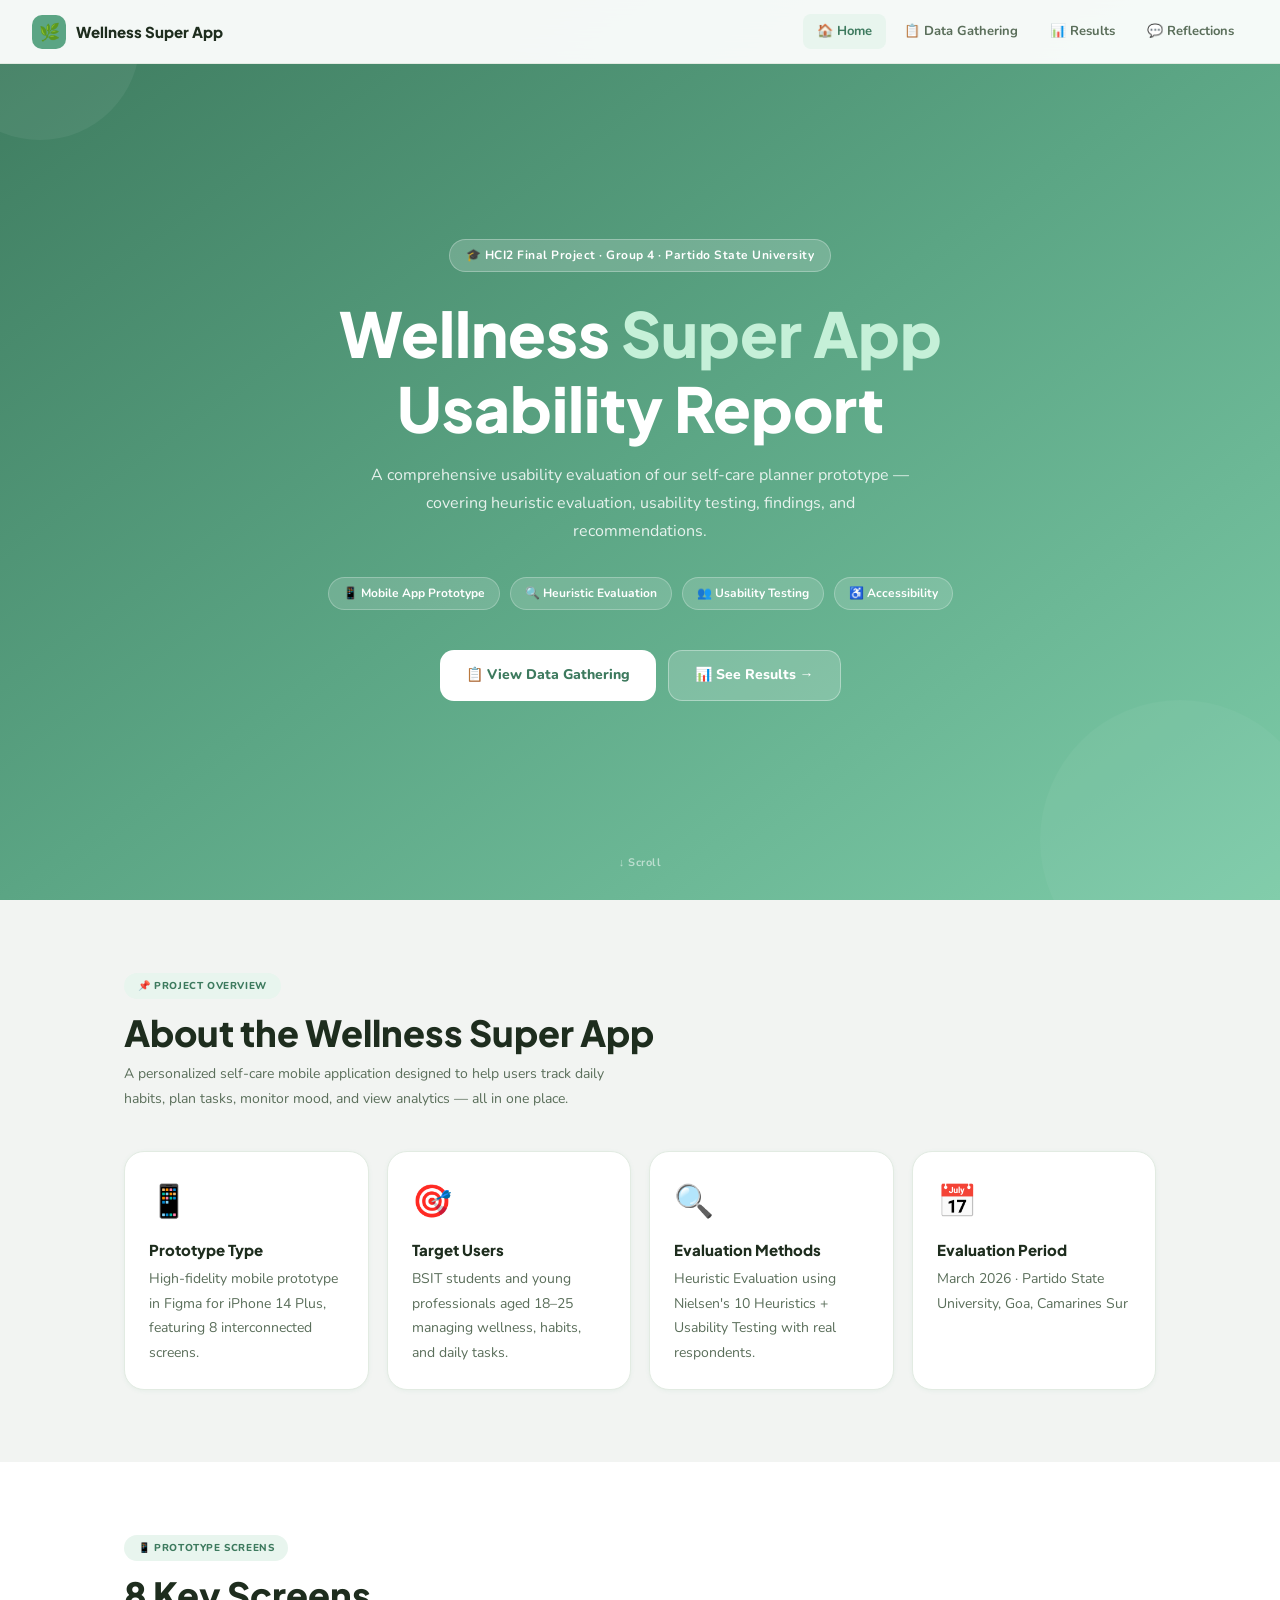
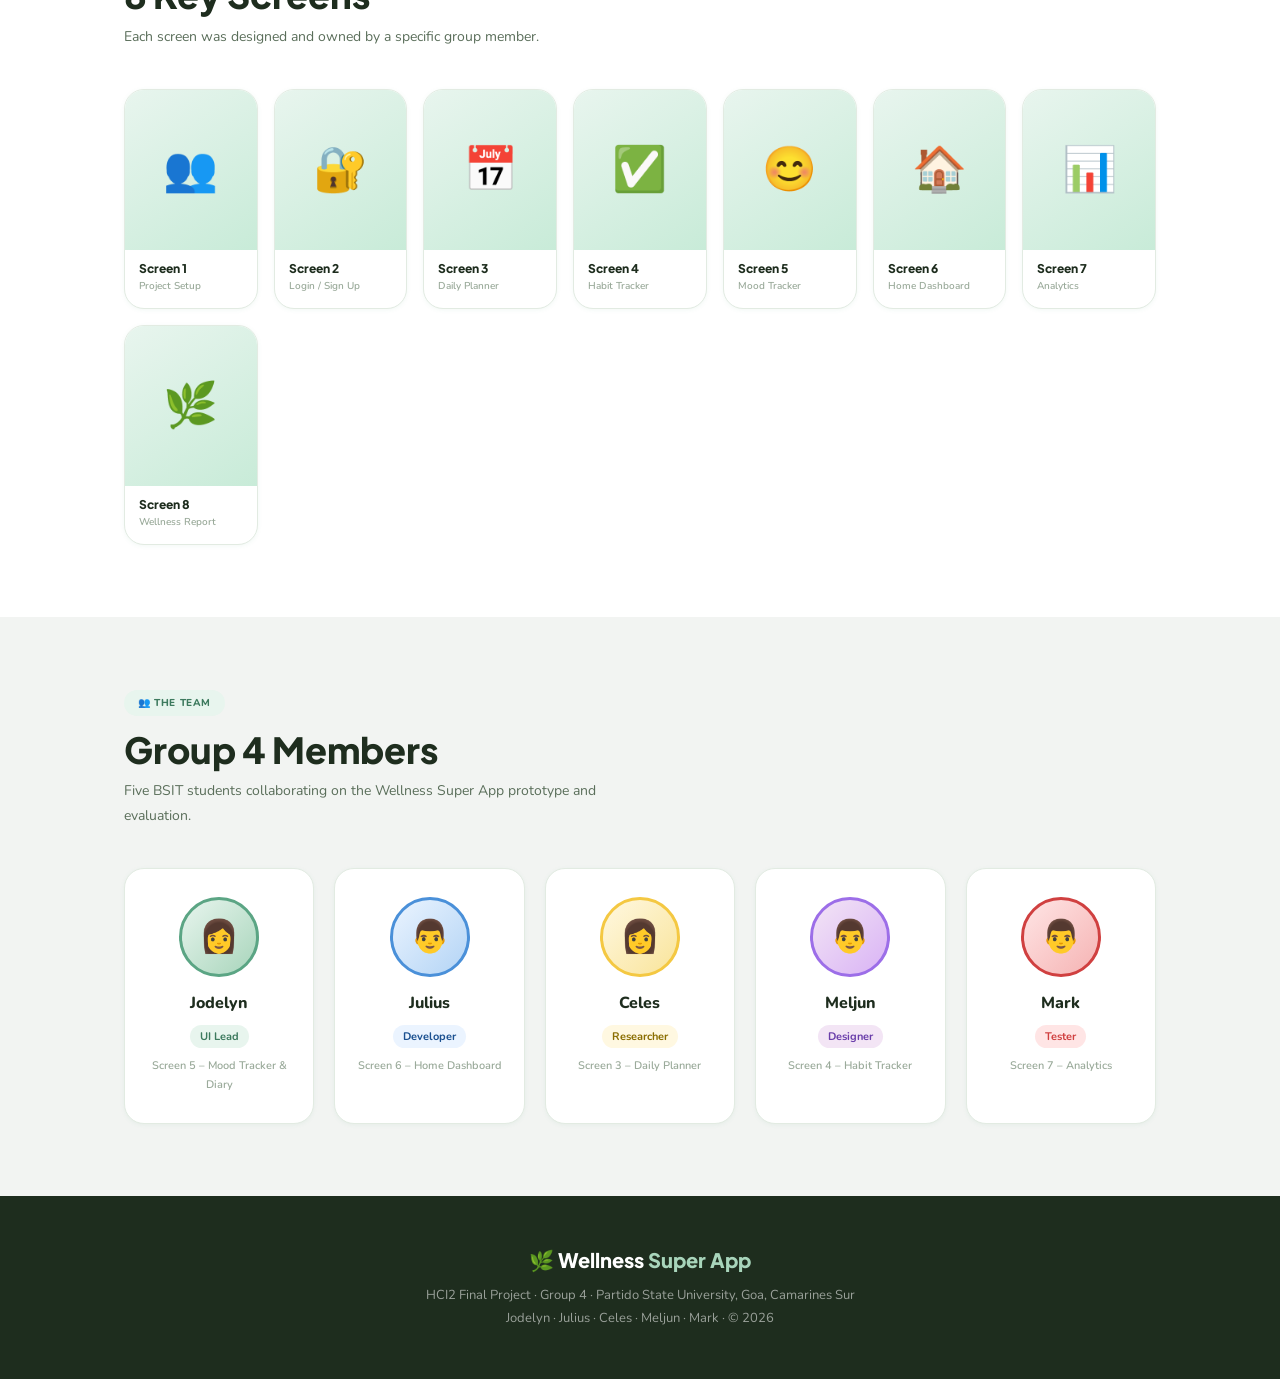
==== index.html @ 4b6fa6b5 "Initial project upload" ====
<!DOCTYPE html>
<html lang="en">
<head>
  <meta charset="UTF-8" />
  <meta name="viewport" content="width=device-width, initial-scale=1.0" />
  <title>Home – Wellness Super App</title>
  <!-- Shared styles -->
  <link rel="stylesheet" href="shared.css" />
  <!-- This page's own styles -->
  <link rel="stylesheet" href="home.css" />
</head>
<body>

  <!-- ═══════════════════════════════════
       NAVBAR
  ═══════════════════════════════════ -->
  <nav class="navbar">
    <a class="navbar__brand" href="index.html">
      <div class="navbar__brand-icon">🌿</div>
      Wellness Super App
    </a>
    <div class="navbar__links">
      <a href="index.html"        class="nav--active">🏠 Home</a>
      <a href="data.html"                            >📋 Data Gathering</a>
      <a href="results.html"                         >📊 Results</a>
      <a href="reflections.html"                     >💬 Reflections</a>
    </div>
    <button class="navbar__toggle" aria-label="Toggle menu">☰</button>
  </nav>


  <!-- ═══════════════════════════════════
       HERO
  ═══════════════════════════════════ -->
  <section class="hero">
    <div class="hero__inner">
      <div class="hero__badge fade-up">🎓 HCI2 Final Project · Group 4 · Partido State University</div>
      <h1 class="hero__title fade-up d1">Wellness <span>Super App</span><br>Usability Report</h1>
      <p class="hero__sub fade-up d2">A comprehensive usability evaluation of our self-care planner prototype — covering heuristic evaluation, usability testing, findings, and recommendations.</p>

      <div class="hero__chips fade-up d3">
        <span class="hero__chip">📱 Mobile App Prototype</span>
        <span class="hero__chip">🔍 Heuristic Evaluation</span>
        <span class="hero__chip">👥 Usability Testing</span>
        <span class="hero__chip">♿ Accessibility</span>
      </div>

      <div class="hero__ctas fade-up d4">
        <a href="data.html"    class="hero__btn hero__btn--primary">📋 View Data Gathering</a>
        <a href="results.html" class="hero__btn hero__btn--ghost"  >📊 See Results →</a>
      </div>
    </div>

    <div class="hero__scroll" aria-hidden="true">↓ Scroll</div>
  </section>


  <!-- ═══════════════════════════════════
       PROJECT OVERVIEW
  ═══════════════════════════════════ -->
  <section class="section">
    <div class="container">
      <span class="sec-badge">📌 Project Overview</span>
      <h2 class="sec-title">About the Wellness Super App</h2>
      <p class="sec-sub">A personalized self-care mobile application designed to help users track daily habits, plan tasks, monitor mood, and view analytics — all in one place.</p>

      <div class="overview-grid">

        <div class="overview-card animate-on-scroll">
          <div class="overview-card__icon">📱</div>
          <h4 class="overview-card__title">Prototype Type</h4>
          <p>High-fidelity mobile prototype in Figma for iPhone 14 Plus, featuring 8 interconnected screens.</p>
        </div>

        <div class="overview-card animate-on-scroll">
          <div class="overview-card__icon">🎯</div>
          <h4 class="overview-card__title">Target Users</h4>
          <p>BSIT students and young professionals aged 18–25 managing wellness, habits, and daily tasks.</p>
        </div>

        <div class="overview-card animate-on-scroll">
          <div class="overview-card__icon">🔍</div>
          <h4 class="overview-card__title">Evaluation Methods</h4>
          <p>Heuristic Evaluation using Nielsen's 10 Heuristics + Usability Testing with real respondents.</p>
        </div>

        <div class="overview-card animate-on-scroll">
          <div class="overview-card__icon">📅</div>
          <h4 class="overview-card__title">Evaluation Period</h4>
          <p>March 2026 · Partido State University, Goa, Camarines Sur</p>
        </div>

      </div>
    </div>
  </section>


  <!-- ═══════════════════════════════════
       PROTOTYPE SCREENS
  ═══════════════════════════════════ -->
  <section class="section section--gray">
    <div class="container">
      <span class="sec-badge">📱 Prototype Screens</span>
      <h2 class="sec-title">8 Key Screens</h2>
      <p class="sec-sub">Each screen was designed and owned by a specific group member.</p>

      <div class="screens-grid">
        <div class="screen-card"><div class="screen-card__thumb">👥</div><div class="screen-card__label"><h4>Screen 1</h4><p>Project Setup</p></div></div>
        <div class="screen-card"><div class="screen-card__thumb">🔐</div><div class="screen-card__label"><h4>Screen 2</h4><p>Login / Sign Up</p></div></div>
        <div class="screen-card"><div class="screen-card__thumb">📅</div><div class="screen-card__label"><h4>Screen 3</h4><p>Daily Planner</p></div></div>
        <div class="screen-card"><div class="screen-card__thumb">✅</div><div class="screen-card__label"><h4>Screen 4</h4><p>Habit Tracker</p></div></div>
        <div class="screen-card"><div class="screen-card__thumb">😊</div><div class="screen-card__label"><h4>Screen 5</h4><p>Mood Tracker</p></div></div>
        <div class="screen-card"><div class="screen-card__thumb">🏠</div><div class="screen-card__label"><h4>Screen 6</h4><p>Home Dashboard</p></div></div>
        <div class="screen-card"><div class="screen-card__thumb">📊</div><div class="screen-card__label"><h4>Screen 7</h4><p>Analytics</p></div></div>
        <div class="screen-card"><div class="screen-card__thumb">🌿</div><div class="screen-card__label"><h4>Screen 8</h4><p>Wellness Report</p></div></div>
      </div>
    </div>
  </section>


  <!-- ═══════════════════════════════════
       TEAM MEMBERS
  ═══════════════════════════════════ -->
  <section class="section">
    <div class="container">
      <span class="sec-badge">👥 The Team</span>
      <h2 class="sec-title">Group 4 Members</h2>
      <p class="sec-sub">Five BSIT students collaborating on the Wellness Super App prototype and evaluation.</p>

      <div class="team-grid">

        <div class="member-card animate-on-scroll">
          <div class="member-card__avatar">👩</div>
          <div class="member-card__name">Jodelyn</div>
          <span class="member-card__role">UI Lead</span>
          <p class="member-card__screen">Screen 5 – Mood Tracker & Diary</p>
        </div>

        <div class="member-card animate-on-scroll">
          <div class="member-card__avatar" style="background:linear-gradient(135deg,#EBF4FF,#b3d4f5);border-color:var(--blue);">👨</div>
          <div class="member-card__name">Julius</div>
          <span class="member-card__role" style="background:var(--blue-light);color:#1a5090;">Developer</span>
          <p class="member-card__screen">Screen 6 – Home Dashboard</p>
        </div>

        <div class="member-card animate-on-scroll">
          <div class="member-card__avatar" style="background:linear-gradient(135deg,var(--yellow-light),#f9e49a);border-color:var(--yellow);">👩</div>
          <div class="member-card__name">Celes</div>
          <span class="member-card__role" style="background:var(--yellow-light);color:#8a6d00;">Researcher</span>
          <p class="member-card__screen">Screen 3 – Daily Planner</p>
        </div>

        <div class="member-card animate-on-scroll">
          <div class="member-card__avatar" style="background:linear-gradient(135deg,var(--purple-light),#d9b3f5);border-color:var(--purple);">👨</div>
          <div class="member-card__name">Meljun</div>
          <span class="member-card__role" style="background:var(--purple-light);color:#6a3eaa;">Designer</span>
          <p class="member-card__screen">Screen 4 – Habit Tracker</p>
        </div>

        <div class="member-card animate-on-scroll">
          <div class="member-card__avatar" style="background:linear-gradient(135deg,var(--red-light),#f5b3b3);border-color:var(--red);">👨</div>
          <div class="member-card__name">Mark</div>
          <span class="member-card__role" style="background:var(--red-light);color:var(--red);">Tester</span>
          <p class="member-card__screen">Screen 7 – Analytics</p>
        </div>

      </div>
    </div>
  </section>


  <!-- ═══════════════════════════════════
       FOOTER
  ═══════════════════════════════════ -->
  <footer class="footer">
    <div class="footer__brand">🌿 Wellness <span>Super App</span></div>
    <p class="footer__text">HCI2 Final Project · Group 4 · Partido State University, Goa, Camarines Sur<br>Jodelyn · Julius · Celes · Meljun · Mark · © 2026</p>
  </footer>

  <!-- Shared JS -->
  <script src="js/shared.js"></script>
</body>
</html>
---- shared.css ----
/* ================================================
   shared.css
   Shared across ALL pages: tokens, reset, navbar, footer
   Every member imports this at the top of their page CSS
================================================ */

@import url('https://fonts.googleapis.com/css2?family=Plus+Jakarta+Sans:wght@400;600;700;800&family=Nunito:wght@400;600;700;800&display=swap');

/* ─── Design Tokens ─────────────────────────── */
:root {
  --green:        #5BA584;
  --green-dark:   #3d7a5e;
  --green-mid:    #A8D5BB;
  --green-light:  #E8F5EE;
  --yellow:       #F4C842;
  --yellow-light: #FFF8E1;
  --red:          #D04040;
  --red-light:    #FFE5E5;
  --blue:         #4A90D9;
  --blue-light:   #EBF4FF;
  --purple:       #9C6EE8;
  --purple-light: #F3E5F5;

  --bg:           #F2F4F2;
  --white:        #ffffff;
  --text:         #1e2d1e;
  --text-sub:     #5a6e5a;
  --text-muted:   #9aaa9a;
  --border:       #e2ebe2;

  --shadow-sm:    0 1px 4px rgba(91,165,132,0.08);
  --shadow-md:    0 4px 16px rgba(91,165,132,0.13);
  --shadow-lg:    0 12px 40px rgba(91,165,132,0.18);

  --r-sm:  8px;
  --r-md:  14px;
  --r-lg:  20px;
  --r-xl:  28px;

  --font-display: 'Plus Jakarta Sans', sans-serif;
  --font-body:    'Nunito', sans-serif;
}

/* ─── Reset ─────────────────────────────────── */
*, *::before, *::after { margin: 0; padding: 0; box-sizing: border-box; }
html { scroll-behavior: smooth; }
body { font-family: var(--font-body); background: var(--bg); color: var(--text); line-height: 1.6; -webkit-font-smoothing: antialiased; }
img  { max-width: 100%; display: block; }
a    { text-decoration: none; color: inherit; }
ul   { list-style: none; }
button { cursor: pointer; font-family: var(--font-body); }

/* ─── Typography ─────────────────────────────── */
h1, h2, h3, h4, h5 { font-family: var(--font-display); font-weight: 800; line-height: 1.2; color: var(--text); }
h1 { font-size: clamp(28px, 5vw, 52px); }
h2 { font-size: clamp(22px, 3.5vw, 36px); }
h3 { font-size: clamp(16px, 2vw, 22px); }
h4 { font-size: 16px; }
p  { font-size: 14px; color: var(--text-sub); line-height: 1.75; }

/* ─── Shared Animations ──────────────────────── */
@keyframes fadeUp   { from { opacity:0; transform:translateY(20px); } to { opacity:1; transform:translateY(0); } }
@keyframes bounceY  { 0%,100%{ transform:translateX(-50%) translateY(0); } 50%{ transform:translateX(-50%) translateY(8px); } }

.fade-up         { animation: fadeUp 0.4s ease both; }
.fade-up.d1      { animation-delay: 0.1s; }
.fade-up.d2      { animation-delay: 0.2s; }
.fade-up.d3      { animation-delay: 0.3s; }
.fade-up.d4      { animation-delay: 0.4s; }
.fade-up.d5      { animation-delay: 0.5s; }

/* ─── Shared Layout ──────────────────────────── */
.container { max-width: 1080px; margin: 0 auto; padding: 0 24px; }
.section   { padding: 72px 0; }
.section--tight { padding: 40px 0; }

/* ─── NAVBAR (shared) ────────────────────────── */
.navbar {
  position: fixed;
  top: 0; left: 0; right: 0;
  z-index: 9999;
  height: 64px;
  background: rgba(255,255,255,0.94);
  backdrop-filter: blur(16px);
  -webkit-backdrop-filter: blur(16px);
  border-bottom: 1px solid var(--border);
  display: flex;
  align-items: center;
  justify-content: space-between;
  padding: 0 32px;
}

.navbar__brand {
  display: flex;
  align-items: center;
  gap: 10px;
  font-family: var(--font-display);
  font-weight: 800;
  font-size: 15px;
  color: var(--text);
}

.navbar__brand-icon {
  width: 34px; height: 34px;
  background: var(--green);
  border-radius: 10px;
  display: flex; align-items: center; justify-content: center;
  font-size: 17px;
}

.navbar__links { display: flex; align-items: center; gap: 4px; }

.navbar__links a {
  padding: 7px 14px;
  border-radius: var(--r-sm);
  font-size: 13px;
  font-weight: 700;
  color: var(--text-sub);
  transition: background 0.15s, color 0.15s;
}

.navbar__links a:hover       { background: var(--green-light); color: var(--green-dark); }
.navbar__links a.nav--active { background: var(--green-light); color: var(--green-dark); }

.navbar__toggle {
  display: none;
  background: none;
  border: none;
  font-size: 22px;
  color: var(--text);
}

/* ─── FOOTER (shared) ────────────────────────── */
.footer {
  background: var(--text);
  color: rgba(255,255,255,0.65);
  padding: 48px 24px;
  text-align: center;
}

.footer__brand {
  font-family: var(--font-display);
  font-size: 20px;
  font-weight: 800;
  color: #fff;
  margin-bottom: 8px;
}

.footer__brand span { color: var(--green-mid); }
.footer__text { font-size: 13px; line-height: 1.8; color: rgba(255,255,255,0.55); }

/* ─── Shared Utility Components ─────────────── */

/* Badge */
.badge {
  display: inline-block;
  border-radius: 40px;
  padding: 3px 10px;
  font-size: 10px;
  font-weight: 800;
  letter-spacing: 0.3px;
}
.badge--green  { background: var(--green-light);  color: var(--green-dark); }
.badge--yellow { background: var(--yellow-light); color: #8a6d00; }
.badge--red    { background: var(--red-light);    color: var(--red); }
.badge--blue   { background: var(--blue-light);   color: #1a5090; }

/* Section header block */
.sec-badge {
  display: inline-flex;
  align-items: center;
  gap: 6px;
  background: var(--green-light);
  border-radius: 40px;
  padding: 5px 14px;
  font-size: 10px;
  font-weight: 800;
  color: var(--green-dark);
  letter-spacing: 0.6px;
  text-transform: uppercase;
  margin-bottom: 12px;
}

.sec-title { margin-bottom: 8px; }

.sec-sub {
  font-size: 14px;
  color: var(--text-sub);
  max-width: 520px;
  margin-bottom: 40px;
}

/* Card */
.card {
  background: var(--white);
  border-radius: var(--r-lg);
  border: 1px solid var(--border);
  box-shadow: var(--shadow-sm);
  padding: 24px;
  transition: box-shadow 0.25s, transform 0.25s;
}
.card:hover { box-shadow: var(--shadow-md); transform: translateY(-2px); }

/* Divider */
.divider { height: 1px; background: var(--border); margin: 48px 0; }

/* Sub-page hero bar (non-home pages) */
.page-hero-bar {
  background: linear-gradient(135deg, var(--green-dark), var(--green));
  padding: 100px 24px 56px;
  text-align: center;
}

.page-hero-bar__badge {
  display: inline-flex;
  align-items: center;
  gap: 6px;
  background: rgba(255,255,255,0.18);
  border: 1px solid rgba(255,255,255,0.28);
  border-radius: 40px;
  padding: 5px 14px;
  font-size: 11px;
  font-weight: 700;
  color: #fff;
  letter-spacing: 0.5px;
  text-transform: uppercase;
  margin-bottom: 12px;
}

.page-hero-bar__title { color: #fff; margin-bottom: 8px; }
.page-hero-bar__sub   { font-size: 14px; color: rgba(255,255,255,0.8); max-width: 480px; margin: 0 auto; }

/* Tabs */
.tabs__nav { display: flex; gap: 8px; margin-bottom: 28px; flex-wrap: wrap; }

.tabs__btn {
  padding: 8px 18px;
  border-radius: var(--r-sm);
  border: 1.5px solid var(--border);
  background: var(--white);
  font-size: 13px;
  font-weight: 700;
  color: var(--text-sub);
  transition: all 0.15s;
}

.tabs__btn:hover         { border-color: var(--green); color: var(--green); }
.tabs__btn.tab--active   { background: var(--green); border-color: var(--green); color: #fff; }

.tabs__panel             { display: none; }
.tabs__panel.tab--active { display: block; }

/* Table */
.table-wrap { overflow-x: auto; }
.table { width: 100%; border-collapse: collapse; font-size: 13px; }
.table th {
  padding: 10px 14px;
  text-align: left;
  font-size: 11px; font-weight: 800;
  color: var(--green-dark);
  background: var(--green-light);
  text-transform: uppercase;
  letter-spacing: 0.4px;
}
.table th:first-child { border-radius: 8px 0 0 8px; }
.table th:last-child  { border-radius: 0 8px 8px 0; }
.table td { padding: 12px 14px; border-bottom: 1px solid var(--border); color: var(--text-sub); }
.table tr:last-child td { border-bottom: none; }
.table tr:hover td { background: var(--bg); }

/* ─── Responsive ─────────────────────────────── */
@media (max-width: 768px) {
  .navbar { padding: 0 16px; }
  .navbar__links {
    display: none;
    position: fixed;
    top: 64px; left: 0; right: 0;
    background: var(--white);
    border-bottom: 1px solid var(--border);
    padding: 12px 16px;
    flex-direction: column;
    gap: 4px;
    z-index: 9998;
  }
  .navbar__links.nav--open { display: flex; }
  .navbar__toggle { display: block; }
  .container { padding: 0 16px; }
  .section { padding: 48px 0; }
}
---- home.css ----
/* ================================================
   home.css
   Styles ONLY for index.html (Home page)
   Owner: [assign member name here]
================================================ */

/* ─── Hero ───────────────────────────────────── */
.hero {
  min-height: 100vh;
  background: linear-gradient(145deg, #3d7a5e 0%, #5BA584 50%, #7dcba8 100%);
  display: flex;
  align-items: center;
  justify-content: center;
  text-align: center;
  padding: 100px 24px 60px;
  position: relative;
  overflow: hidden;
}

/* Decorative blobs */
.hero::before,
.hero::after {
  content: '';
  position: absolute;
  border-radius: 50%;
  pointer-events: none;
}
.hero::before { top: -60px; left: -60px; width: 200px; height: 200px; background: rgba(255,255,255,0.06); }
.hero::after  { bottom: -80px; right: -40px; width: 280px; height: 280px; background: rgba(255,255,255,0.04); }

.hero__inner { position: relative; z-index: 1; max-width: 680px; }

.hero__badge {
  display: inline-flex;
  align-items: center;
  gap: 7px;
  background: rgba(255,255,255,0.18);
  border: 1px solid rgba(255,255,255,0.28);
  border-radius: 40px;
  padding: 6px 16px;
  font-size: 12px;
  font-weight: 700;
  color: #fff;
  letter-spacing: 0.5px;
  margin-bottom: 24px;
}

.hero__title {
  font-size: clamp(32px, 6vw, 62px);
  color: #fff;
  margin-bottom: 16px;
}
.hero__title span { color: #c5f0d8; }

.hero__sub {
  font-size: 16px;
  color: rgba(255,255,255,0.85);
  max-width: 540px;
  margin: 0 auto 32px;
}

.hero__chips {
  display: flex;
  gap: 10px;
  flex-wrap: wrap;
  justify-content: center;
  margin-bottom: 40px;
}

.hero__chip {
  background: rgba(255,255,255,0.15);
  border: 1px solid rgba(255,255,255,0.25);
  border-radius: 40px;
  padding: 6px 14px;
  font-size: 12px;
  font-weight: 700;
  color: #fff;
}

.hero__ctas {
  display: flex;
  gap: 12px;
  flex-wrap: wrap;
  justify-content: center;
}

.hero__btn {
  display: inline-flex;
  align-items: center;
  gap: 8px;
  padding: 13px 26px;
  border-radius: 14px;
  font-size: 14px;
  font-weight: 800;
  transition: all 0.2s;
}

.hero__btn--primary {
  background: #fff;
  color: var(--green-dark);
}
.hero__btn--primary:hover { background: #f0faf5; transform: translateY(-2px); }

.hero__btn--ghost {
  background: rgba(255,255,255,0.18);
  color: #fff;
  border: 1.5px solid rgba(255,255,255,0.35);
}
.hero__btn--ghost:hover { background: rgba(255,255,255,0.28); transform: translateY(-2px); }

.hero__scroll {
  position: absolute;
  bottom: 28px;
  left: 50%;
  transform: translateX(-50%);
  color: rgba(255,255,255,0.55);
  font-size: 11px;
  font-weight: 700;
  letter-spacing: 0.5px;
  animation: bounceY 2s infinite;
}

/* ─── Overview Grid ──────────────────────────── */
.overview-grid {
  display: grid;
  grid-template-columns: repeat(auto-fit, minmax(220px, 1fr));
  gap: 18px;
}

.overview-card {
  background: var(--white);
  border-radius: var(--r-lg);
  border: 1px solid var(--border);
  padding: 24px;
  box-shadow: var(--shadow-sm);
  transition: all 0.25s;
}
.overview-card:hover { box-shadow: var(--shadow-md); transform: translateY(-3px); }

.overview-card__icon  { font-size: 32px; margin-bottom: 14px; }
.overview-card__title { font-size: 15px; margin-bottom: 8px; }

/* ─── Section gray bg ────────────────────────── */
.section--gray { background: var(--white); }

/* ─── Screens Grid ───────────────────────────── */
.screens-grid {
  display: grid;
  grid-template-columns: repeat(auto-fit, minmax(120px, 1fr));
  gap: 16px;
}

.screen-card {
  background: var(--white);
  border-radius: var(--r-lg);
  border: 1px solid var(--border);
  overflow: hidden;
  box-shadow: var(--shadow-sm);
  transition: all 0.25s;
}
.screen-card:hover { box-shadow: var(--shadow-md); transform: translateY(-3px); }

.screen-card__thumb {
  height: 160px;
  background: linear-gradient(145deg, var(--green-light), #c8ebd8);
  display: flex; align-items: center; justify-content: center;
  font-size: 44px;
}

.screen-card__label { padding: 12px 14px; }
.screen-card__label h4 { font-size: 12px; font-weight: 800; margin-bottom: 2px; }
.screen-card__label p  { font-size: 10px; color: var(--text-muted); font-weight: 600; }

/* ─── Team Grid ──────────────────────────────── */
.team-grid {
  display: grid;
  grid-template-columns: repeat(auto-fit, minmax(180px, 1fr));
  gap: 20px;
}

.member-card {
  background: var(--white);
  border-radius: var(--r-lg);
  border: 1px solid var(--border);
  padding: 28px 20px;
  text-align: center;
  box-shadow: var(--shadow-sm);
  transition: all 0.25s;
}
.member-card:hover { box-shadow: var(--shadow-md); transform: translateY(-4px); }

.member-card__avatar {
  width: 80px; height: 80px;
  border-radius: 50%;
  background: linear-gradient(135deg, var(--green-light), var(--green-mid));
  border: 3px solid var(--green);
  display: flex; align-items: center; justify-content: center;
  font-size: 32px;
  margin: 0 auto 14px;
}

.member-card__name {
  font-size: 16px;
  font-weight: 800;
  margin-bottom: 6px;
}

.member-card__role {
  display: inline-block;
  font-size: 11px;
  font-weight: 700;
  background: var(--green-light);
  color: var(--green-dark);
  border-radius: 20px;
  padding: 3px 10px;
  margin-bottom: 8px;
}

.member-card__screen {
  font-size: 11px;
  color: var(--text-muted);
  font-weight: 600;
}

/* ─── Responsive ─────────────────────────────── */
@media (max-width: 600px) {
  .hero__ctas { flex-direction: column; align-items: center; }
  .hero__btn  { width: 100%; justify-content: center; }
}
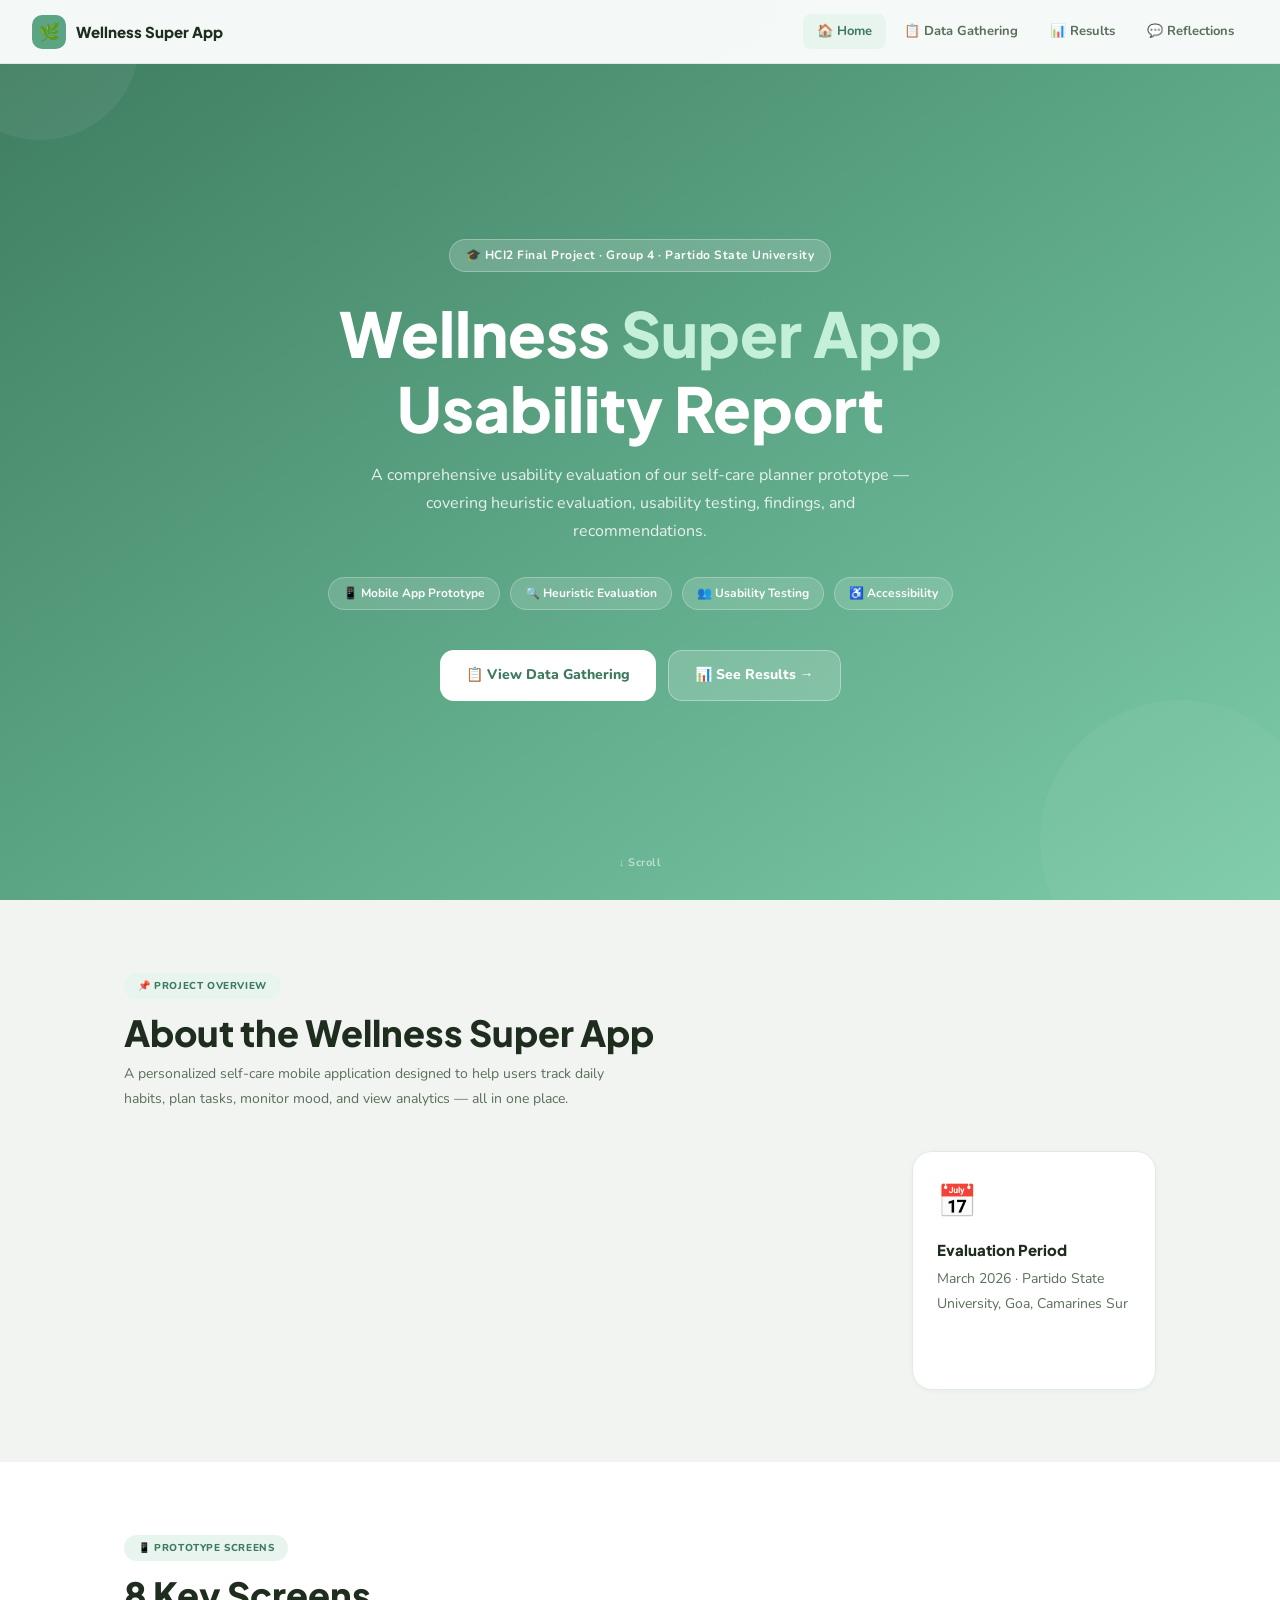
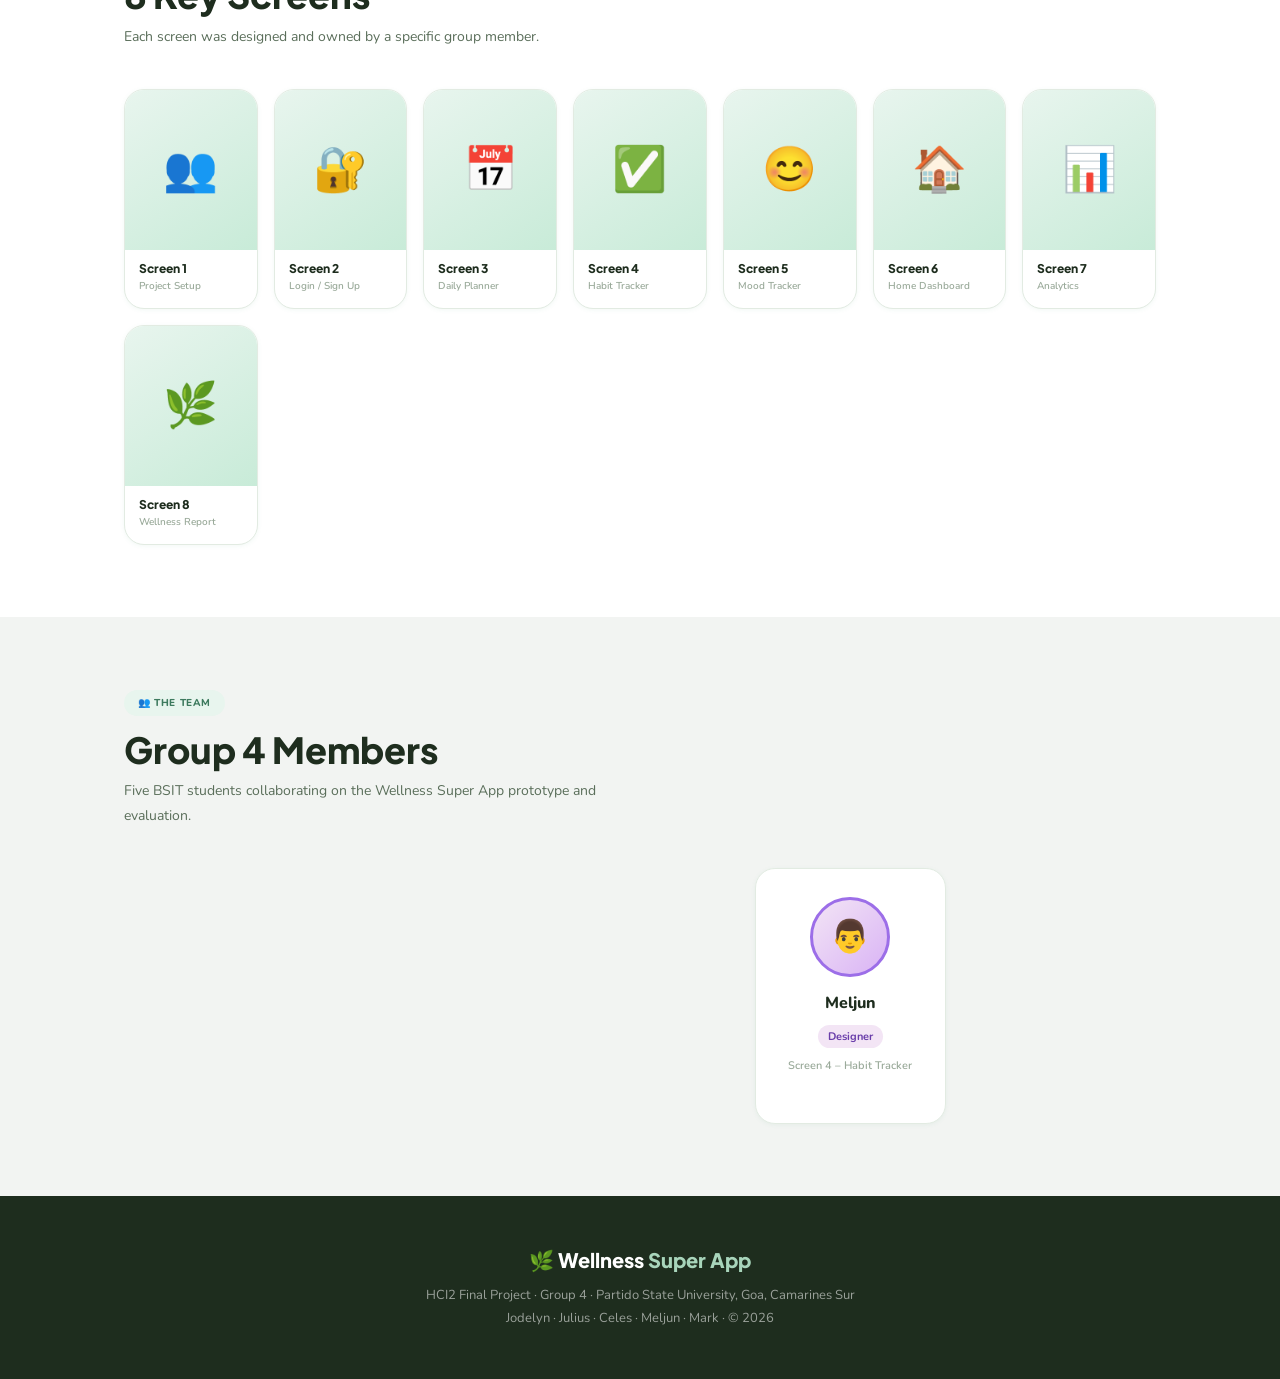
==== commit 0d754410: "Fix navbar mobile toggle and tabs bug" ====
--- a/index.html
+++ b/index.html
@@ -178,6 +178,6 @@
   </footer>
 
   <!-- Shared JS -->
-  <script src="js/shared.js"></script>
+  <script src="shared.js"></script>
 </body>
 </html>
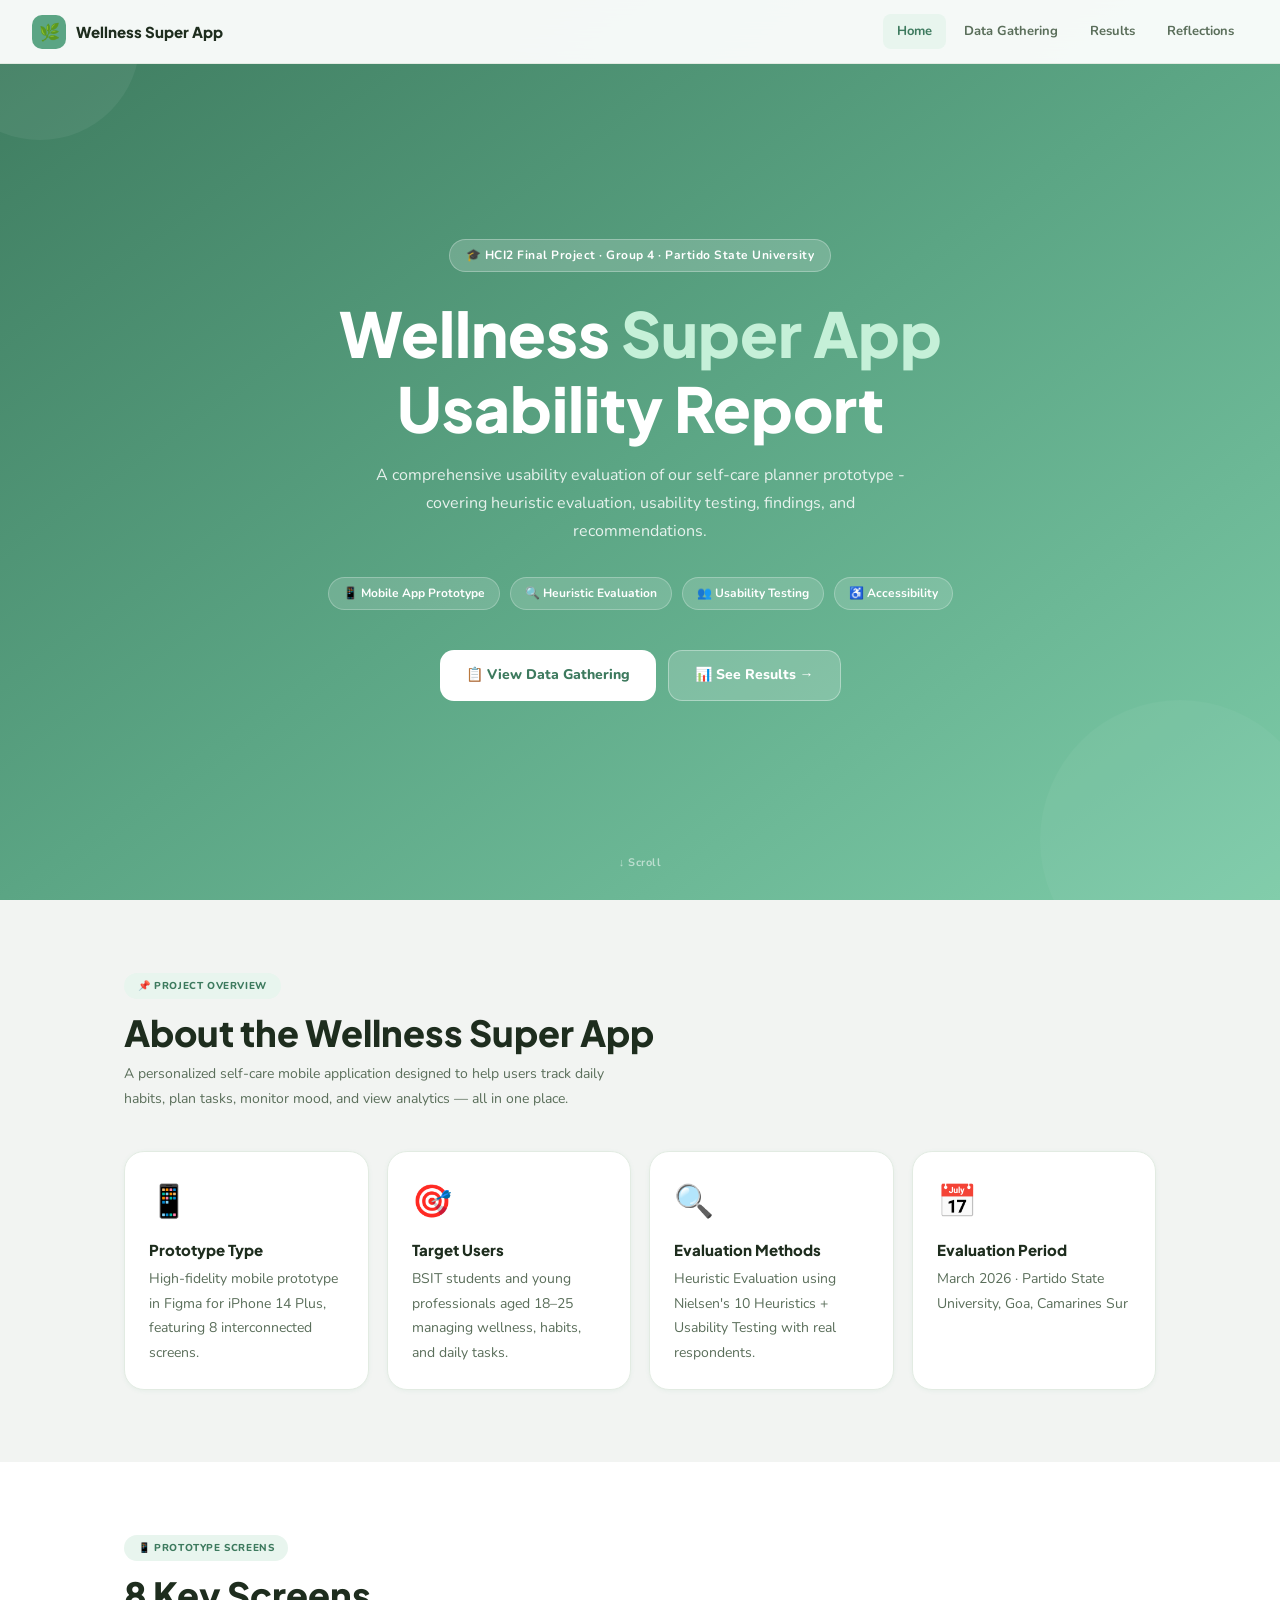
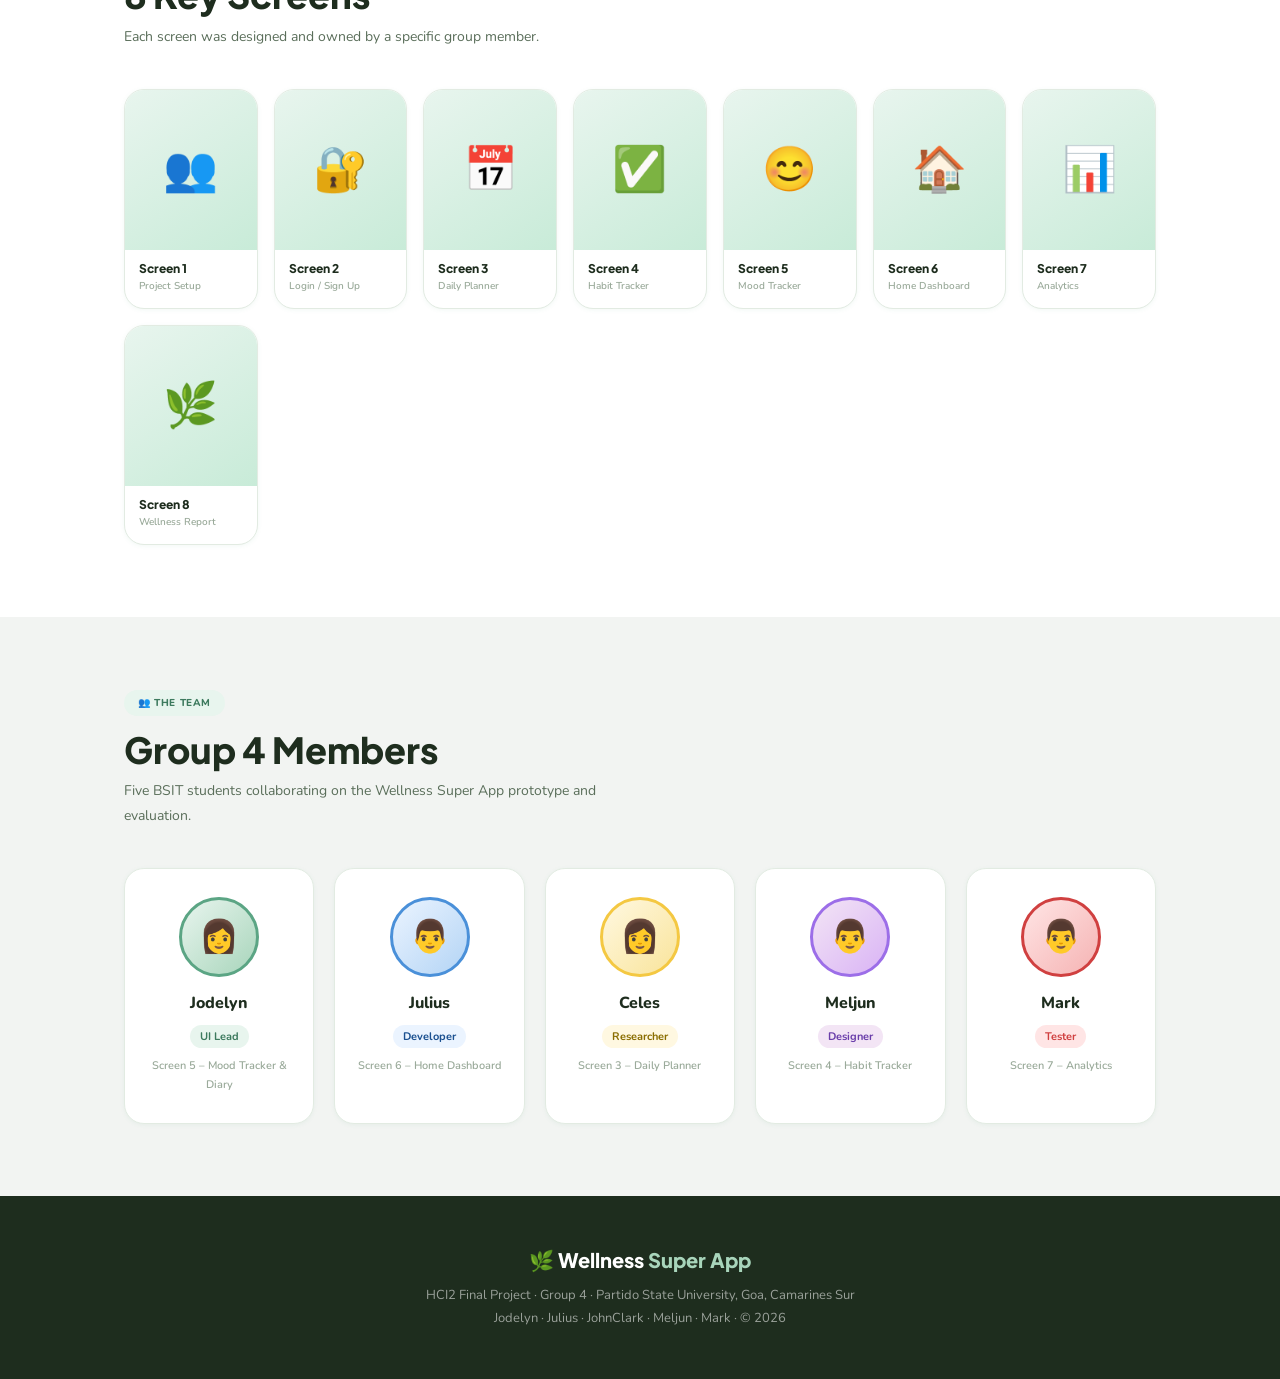
==== commit 275706ae: "Adding and Fixing in Data Page" ====
--- a/index.html
+++ b/index.html
@@ -20,10 +20,10 @@
       Wellness Super App
     </a>
     <div class="navbar__links">
-      <a href="index.html"        class="nav--active">🏠 Home</a>
-      <a href="data.html"                            >📋 Data Gathering</a>
-      <a href="results.html"                         >📊 Results</a>
-      <a href="reflections.html"                     >💬 Reflections</a>
+      <a href="index.html"        class="nav--active"> Home</a>
+      <a href="data.html"                            > Data Gathering</a>
+      <a href="results.html"                         > Results</a>
+      <a href="reflections.html"                     > Reflections</a>
     </div>
     <button class="navbar__toggle" aria-label="Toggle menu">☰</button>
   </nav>
@@ -36,7 +36,7 @@
     <div class="hero__inner">
       <div class="hero__badge fade-up">🎓 HCI2 Final Project · Group 4 · Partido State University</div>
       <h1 class="hero__title fade-up d1">Wellness <span>Super App</span><br>Usability Report</h1>
-      <p class="hero__sub fade-up d2">A comprehensive usability evaluation of our self-care planner prototype — covering heuristic evaluation, usability testing, findings, and recommendations.</p>
+      <p class="hero__sub fade-up d2">A comprehensive usability evaluation of our self-care planner prototype - covering heuristic evaluation, usability testing, findings, and recommendations.</p>
 
       <div class="hero__chips fade-up d3">
         <span class="hero__chip">📱 Mobile App Prototype</span>
@@ -174,7 +174,7 @@
   ═══════════════════════════════════ -->
   <footer class="footer">
     <div class="footer__brand">🌿 Wellness <span>Super App</span></div>
-    <p class="footer__text">HCI2 Final Project · Group 4 · Partido State University, Goa, Camarines Sur<br>Jodelyn · Julius · Celes · Meljun · Mark · © 2026</p>
+    <p class="footer__text">HCI2 Final Project · Group 4 · Partido State University, Goa, Camarines Sur<br>Jodelyn · Julius · JohnClark · Meljun · Mark · © 2026</p>
   </footer>
 
   <!-- Shared JS -->
--- a/home.css
+++ b/home.css
@@ -1,7 +1,7 @@
 /* ================================================
    home.css
    Styles ONLY for index.html (Home page)
-   Owner: [assign member name here]
+   Owner: [Mark Joshua B. Paronda]
 ================================================ */
 
 /* ─── Hero ───────────────────────────────────── */
@@ -226,4 +226,4 @@
 @media (max-width: 600px) {
   .hero__ctas { flex-direction: column; align-items: center; }
   .hero__btn  { width: 100%; justify-content: center; }
-}+}
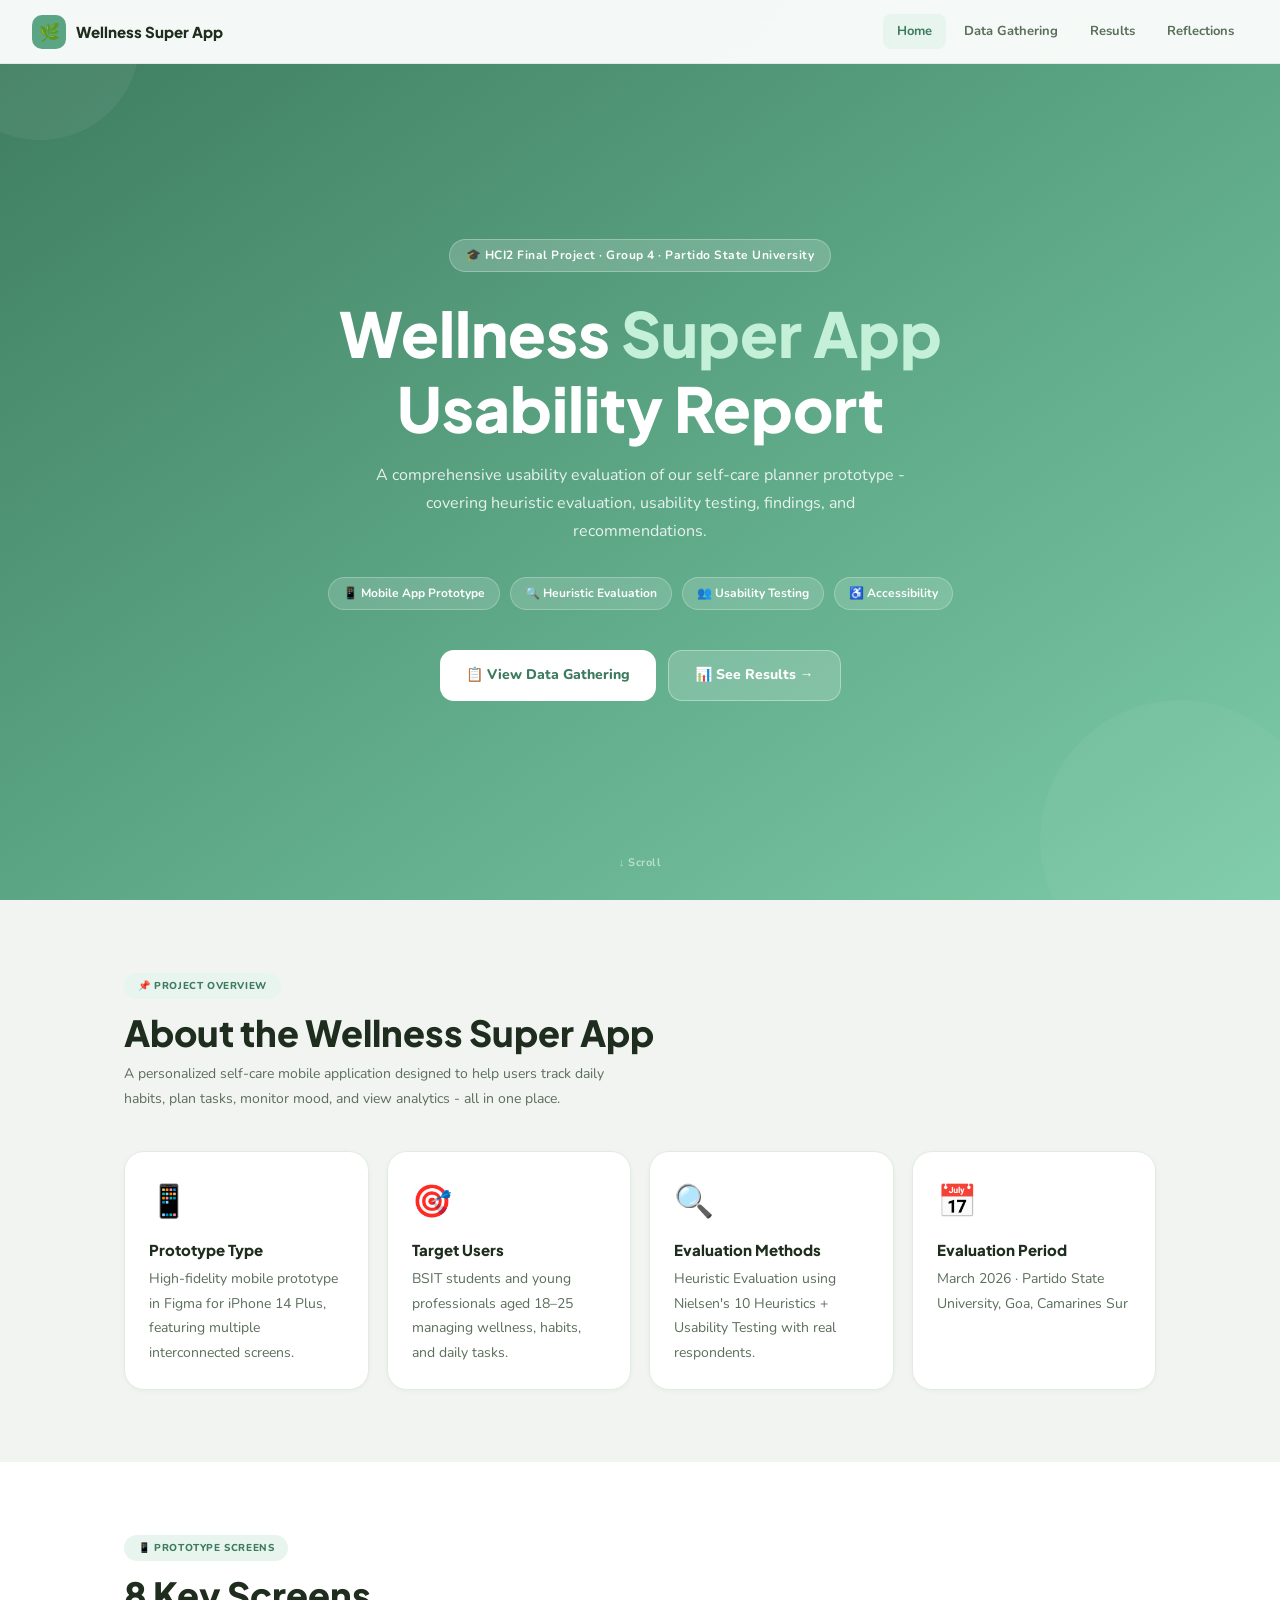
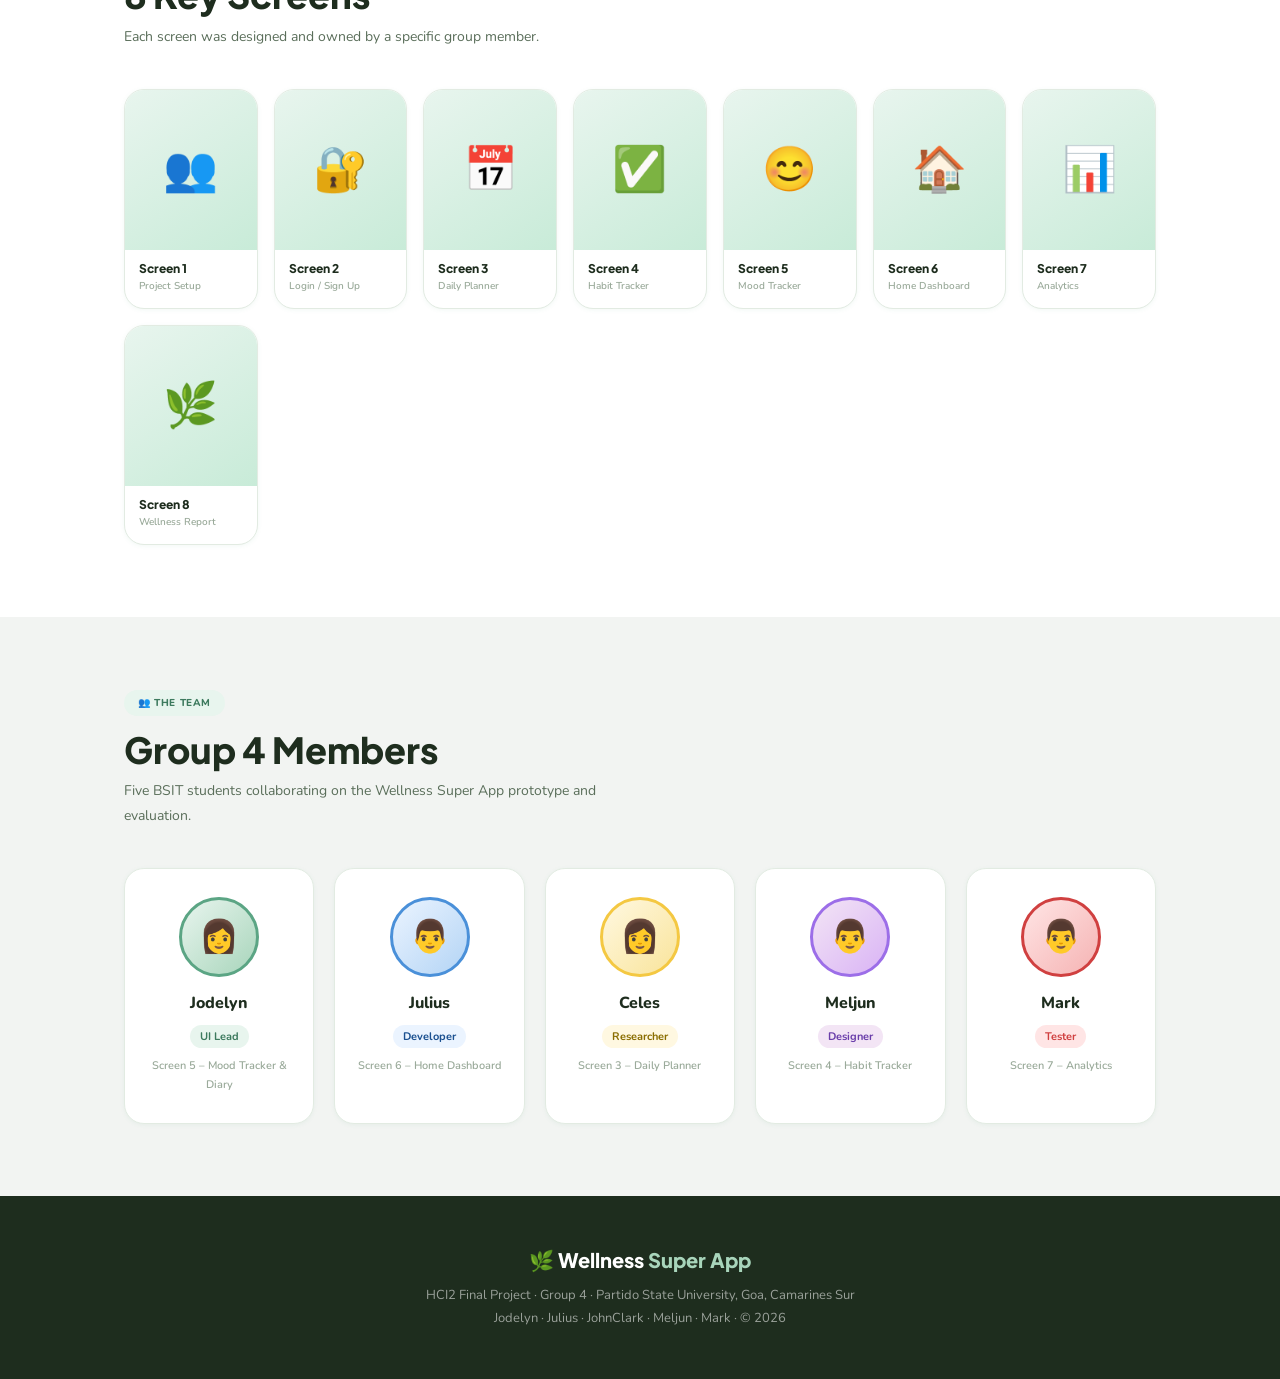
==== commit 7152b4b5: "Add consent form and some edit on Nav Bar." ====
--- a/index.html
+++ b/index.html
@@ -62,14 +62,14 @@
     <div class="container">
       <span class="sec-badge">📌 Project Overview</span>
       <h2 class="sec-title">About the Wellness Super App</h2>
-      <p class="sec-sub">A personalized self-care mobile application designed to help users track daily habits, plan tasks, monitor mood, and view analytics — all in one place.</p>
+      <p class="sec-sub">A personalized self-care mobile application designed to help users track daily habits, plan tasks, monitor mood, and view analytics - all in one place.</p>
 
       <div class="overview-grid">
 
         <div class="overview-card animate-on-scroll">
           <div class="overview-card__icon">📱</div>
           <h4 class="overview-card__title">Prototype Type</h4>
-          <p>High-fidelity mobile prototype in Figma for iPhone 14 Plus, featuring 8 interconnected screens.</p>
+          <p>High-fidelity mobile prototype in Figma for iPhone 14 Plus, featuring multiple interconnected screens.</p>
         </div>
 
         <div class="overview-card animate-on-scroll">
@@ -178,6 +178,7 @@
   </footer>
 
   <!-- Shared JS -->
+   <button id="topBtn">↑</button>
   <script src="shared.js"></script>
 </body>
 </html>
--- a/home.css
+++ b/home.css
@@ -227,3 +227,18 @@
   .hero__ctas { flex-direction: column; align-items: center; }
   .hero__btn  { width: 100%; justify-content: center; }
 }
+
+#topBtn{
+position:fixed;
+bottom:20px;
+right:20px;
+padding:12px 16px;
+border:none;
+border-radius:50%;
+background:#22c55e;
+color:#fff;
+font-size:18px;
+cursor:pointer;
+display:none;
+box-shadow:0 4px 12px rgba(0,0,0,.2);
+}
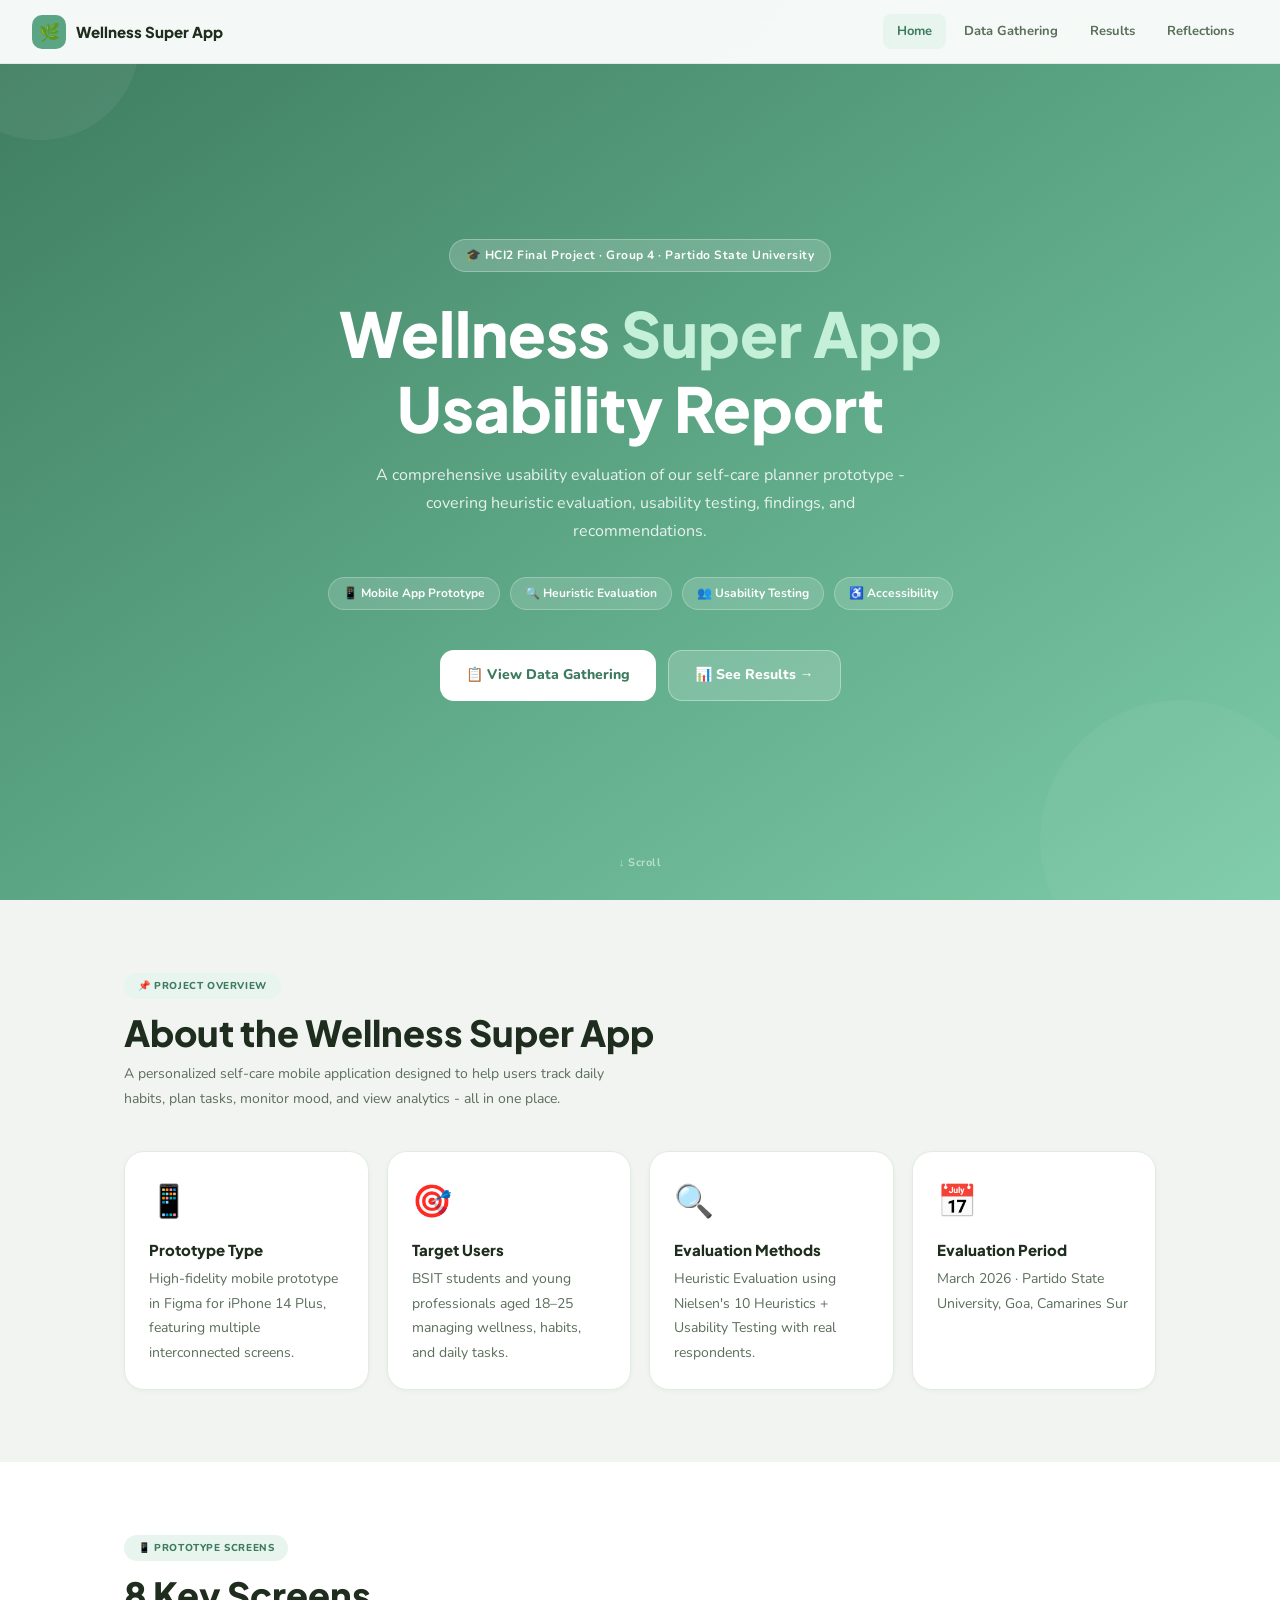
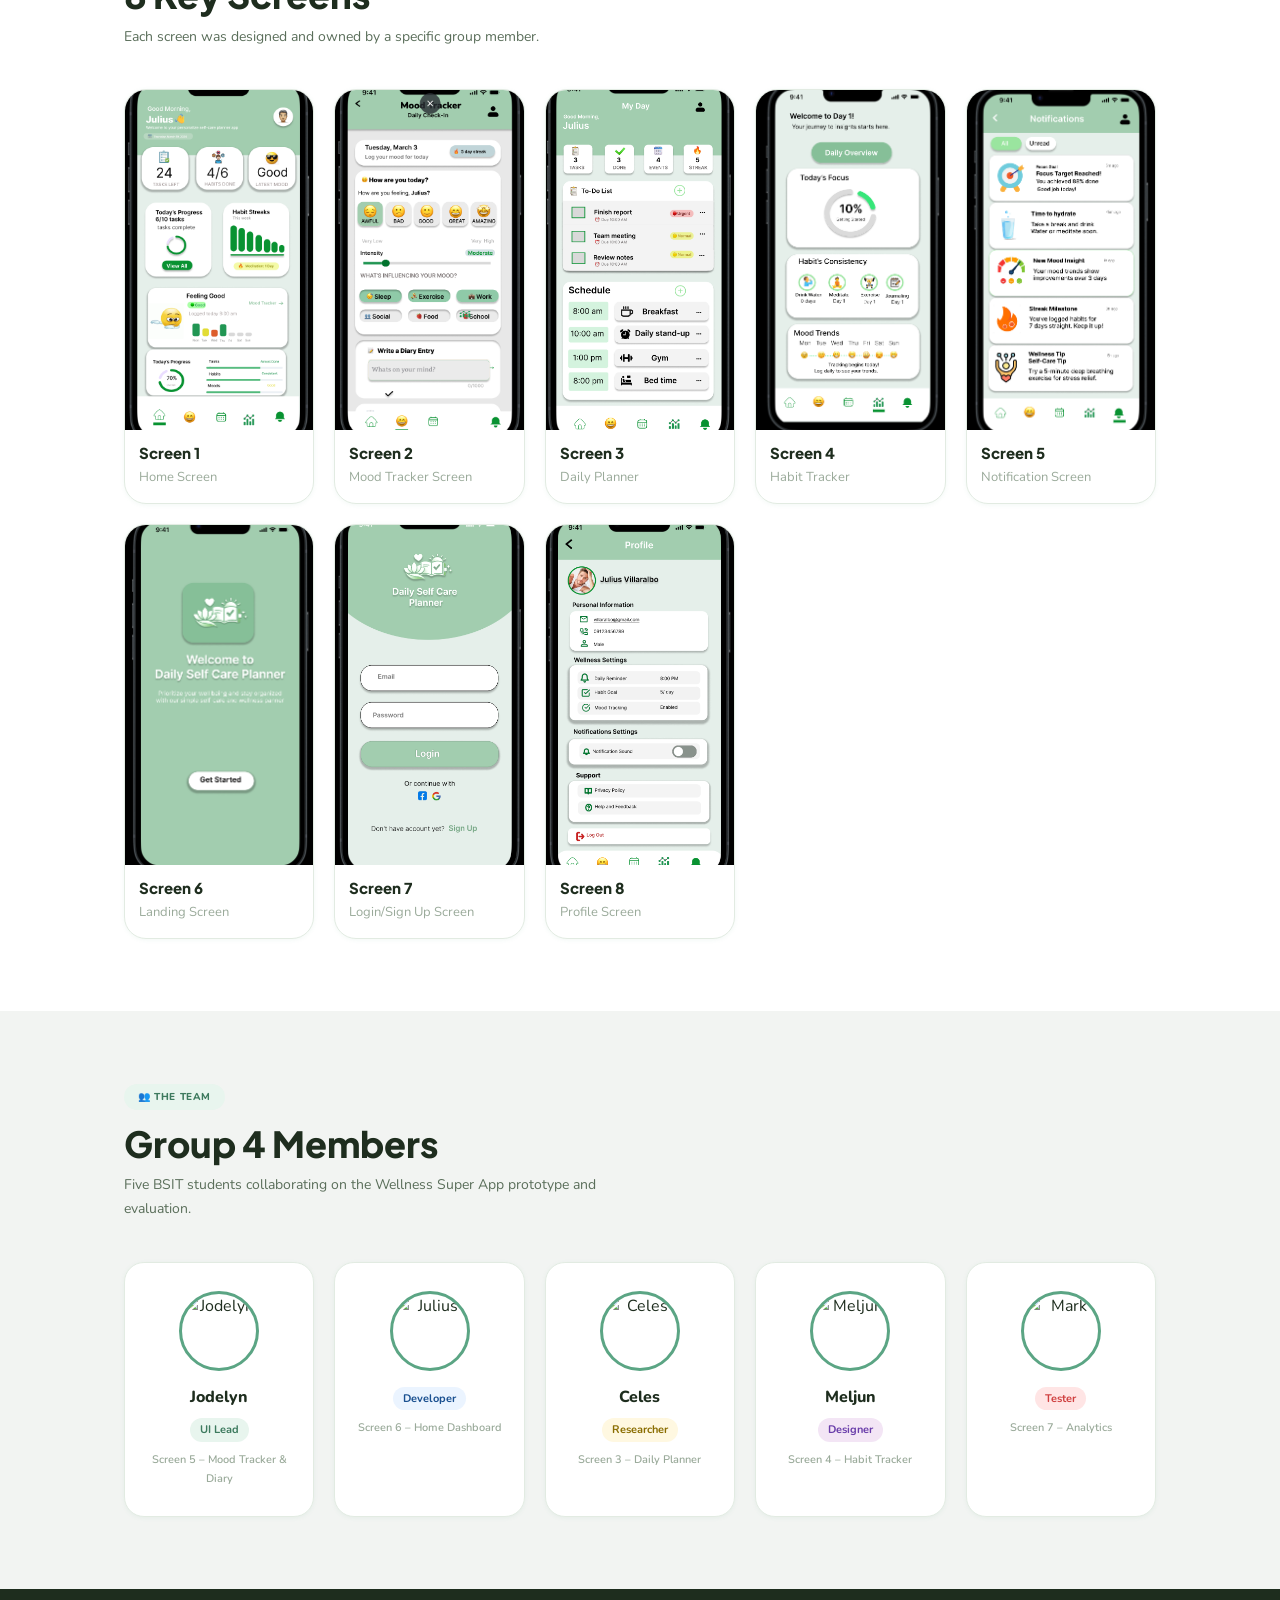
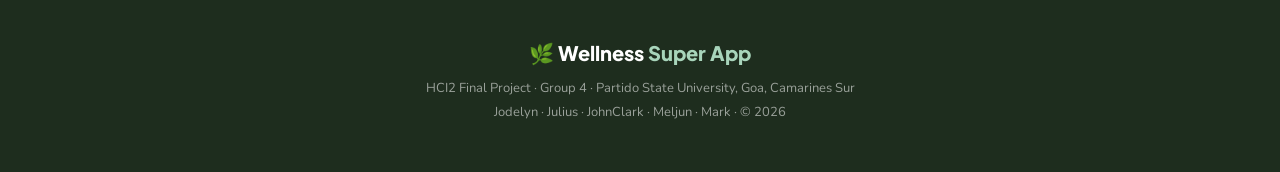
==== commit da1d9f2e: "Improved screen card layout and added image zoom preview" ====
--- a/index.html
+++ b/index.html
@@ -105,14 +105,38 @@
       <p class="sec-sub">Each screen was designed and owned by a specific group member.</p>
 
       <div class="screens-grid">
-        <div class="screen-card"><div class="screen-card__thumb">👥</div><div class="screen-card__label"><h4>Screen 1</h4><p>Project Setup</p></div></div>
-        <div class="screen-card"><div class="screen-card__thumb">🔐</div><div class="screen-card__label"><h4>Screen 2</h4><p>Login / Sign Up</p></div></div>
-        <div class="screen-card"><div class="screen-card__thumb">📅</div><div class="screen-card__label"><h4>Screen 3</h4><p>Daily Planner</p></div></div>
-        <div class="screen-card"><div class="screen-card__thumb">✅</div><div class="screen-card__label"><h4>Screen 4</h4><p>Habit Tracker</p></div></div>
-        <div class="screen-card"><div class="screen-card__thumb">😊</div><div class="screen-card__label"><h4>Screen 5</h4><p>Mood Tracker</p></div></div>
-        <div class="screen-card"><div class="screen-card__thumb">🏠</div><div class="screen-card__label"><h4>Screen 6</h4><p>Home Dashboard</p></div></div>
-        <div class="screen-card"><div class="screen-card__thumb">📊</div><div class="screen-card__label"><h4>Screen 7</h4><p>Analytics</p></div></div>
-        <div class="screen-card"><div class="screen-card__thumb">🌿</div><div class="screen-card__label"><h4>Screen 8</h4><p>Wellness Report</p></div></div>
+        <div class="screen-card"><div class="screen-card__thumb">
+  <img src="images/ss1.png" alt="Home Screen">
+  </div><div class="screen-card__label"><h4>Screen 1</h4><p>Home Screen</p></div></div>
+
+        <div class="screen-card"><div class="screen-card__thumb">
+  <img src="images/ss2.png" alt="Mood Tracker Screen">
+</div><div class="screen-card__label"><h4>Screen 2</h4><p>Mood Tracker Screen</p></div></div>
+
+        <div class="screen-card"><div class="screen-card__thumb">
+  <img src="images/ss3.png" alt="Dashboard Screen">
+</div><div class="screen-card__label"><h4>Screen 3</h4><p>Daily Planner</p></div></div>
+
+        <div class="screen-card"><div class="screen-card__thumb">
+  <img src="images/ss4.png" alt="Dashboard Screen">
+</div><div class="screen-card__label"><h4>Screen 4</h4><p>Habit Tracker</p></div></div>
+
+        <div class="screen-card"><div class="screen-card__thumb">
+  <img src="images/ss5.png" alt="Dashboard Screen">
+</div><div class="screen-card__label"><h4>Screen 5</h4><p>Notification Screen</p></div></div>
+
+        <div class="screen-card"><div class="screen-card__thumb">
+  <img src="images/ss6.png" alt="Dashboard Screen">
+</div><div class="screen-card__label"><h4>Screen 6</h4><p>Landing Screen</p></div></div>
+
+        <div class="screen-card"><div class="screen-card__thumb">
+  <img src="images/ss7.png" alt="Dashboard Screen">
+</div><div class="screen-card__label"><h4>Screen 7</h4><p>Login/Sign Up Screen</p></div></div>
+
+        <div class="screen-card"><div class="screen-card__thumb">
+  <img src="images/ss8.png" alt="Dashboard Screen">
+</div><div class="screen-card__label"><h4>Screen 8</h4><p>Profile Screen</p></div></div>
+
       </div>
     </div>
   </section>
@@ -130,36 +154,44 @@
       <div class="team-grid">
 
         <div class="member-card animate-on-scroll">
-          <div class="member-card__avatar">👩</div>
+          <div class="member-card__avatar">
+  <img src="images/meljun.jpg" alt="Jodelyn">
+</div>
           <div class="member-card__name">Jodelyn</div>
           <span class="member-card__role">UI Lead</span>
           <p class="member-card__screen">Screen 5 – Mood Tracker & Diary</p>
         </div>
 
         <div class="member-card animate-on-scroll">
-          <div class="member-card__avatar" style="background:linear-gradient(135deg,#EBF4FF,#b3d4f5);border-color:var(--blue);">👨</div>
-          <div class="member-card__name">Julius</div>
+         <div class="member-card__avatar">
+  <img src="images/meljun.jpg" alt="Julius">
+</div>
           <span class="member-card__role" style="background:var(--blue-light);color:#1a5090;">Developer</span>
           <p class="member-card__screen">Screen 6 – Home Dashboard</p>
         </div>
 
         <div class="member-card animate-on-scroll">
-          <div class="member-card__avatar" style="background:linear-gradient(135deg,var(--yellow-light),#f9e49a);border-color:var(--yellow);">👩</div>
+         <div class="member-card__avatar">
+  <img src="images/meljun.jpg" alt="Celes">
+</div>
           <div class="member-card__name">Celes</div>
           <span class="member-card__role" style="background:var(--yellow-light);color:#8a6d00;">Researcher</span>
           <p class="member-card__screen">Screen 3 – Daily Planner</p>
         </div>
 
         <div class="member-card animate-on-scroll">
-          <div class="member-card__avatar" style="background:linear-gradient(135deg,var(--purple-light),#d9b3f5);border-color:var(--purple);">👨</div>
+          <div class="member-card__avatar">
+  <img src="images/meljun.jpg" alt="Meljun">
+</div>
           <div class="member-card__name">Meljun</div>
           <span class="member-card__role" style="background:var(--purple-light);color:#6a3eaa;">Designer</span>
           <p class="member-card__screen">Screen 4 – Habit Tracker</p>
         </div>
 
         <div class="member-card animate-on-scroll">
-          <div class="member-card__avatar" style="background:linear-gradient(135deg,var(--red-light),#f5b3b3);border-color:var(--red);">👨</div>
-          <div class="member-card__name">Mark</div>
+          <div class="member-card__avatar">
+  <img src="images/meljun.jpg" alt="Mark">
+</div>
           <span class="member-card__role" style="background:var(--red-light);color:var(--red);">Tester</span>
           <p class="member-card__screen">Screen 7 – Analytics</p>
         </div>
@@ -167,6 +199,12 @@
       </div>
     </div>
   </section>
+
+  <!-- IMAGE PREVIEW MODAL -->
+<div class="img-modal" id="imgModal">
+  <span class="img-modal__close">&times;</span>
+  <img class="img-modal__content" id="modalImg">
+</div>
 
 
   <!-- ═══════════════════════════════════
@@ -180,5 +218,28 @@
   <!-- Shared JS -->
    <button id="topBtn">↑</button>
   <script src="shared.js"></script>
+  <script>
+const modal = document.getElementById("imgModal");
+const modalImg = document.getElementById("modalImg");
+const images = document.querySelectorAll(".screen-card__thumb img");
+const closeBtn = document.querySelector(".img-modal__close");
+
+images.forEach(img => {
+  img.addEventListener("click", () => {
+    modal.style.display = "block";
+    modalImg.src = img.src;
+  });
+});
+
+closeBtn.onclick = () => {
+  modal.style.display = "none";
+};
+
+modal.onclick = (e) => {
+  if(e.target === modal){
+    modal.style.display = "none";
+  }
+};
+</script>
 </body>
 </html>
--- a/home.css
+++ b/home.css
@@ -146,31 +146,60 @@
 /* ─── Screens Grid ───────────────────────────── */
 .screens-grid {
   display: grid;
-  grid-template-columns: repeat(auto-fit, minmax(120px, 1fr));
-  gap: 16px;
+  grid-template-columns: repeat(auto-fit, minmax(180px, 1fr));
+  gap: 20px;
 }
 
 .screen-card {
   background: var(--white);
-  border-radius: var(--r-lg);
+  border-radius: 22px;
   border: 1px solid var(--border);
   overflow: hidden;
   box-shadow: var(--shadow-sm);
-  transition: all 0.25s;
-}
-.screen-card:hover { box-shadow: var(--shadow-md); transform: translateY(-3px); }
+  transition: 0.3s ease;
+  cursor: pointer;
+  position: relative;
+}
+
+.screen-card:hover {
+  transform: translateY(-6px);
+  box-shadow: 0 12px 24px rgba(0,0,0,0.12);
+}
 
 .screen-card__thumb {
-  height: 160px;
-  background: linear-gradient(145deg, var(--green-light), #c8ebd8);
-  display: flex; align-items: center; justify-content: center;
-  font-size: 44px;
-}
-
-.screen-card__label { padding: 12px 14px; }
-.screen-card__label h4 { font-size: 12px; font-weight: 800; margin-bottom: 2px; }
-.screen-card__label p  { font-size: 10px; color: var(--text-muted); font-weight: 600; }
-
+  width: 100%;
+  height: 340px;
+  overflow: hidden;
+  background: #f5f5f5;
+  position: relative;
+}
+
+.screen-card__thumb img {
+  width: 100%;
+  height: 100%;
+  object-fit: cover;
+  transition: transform .4s ease;
+  display: block;
+}
+
+.screen-card:hover .screen-card__thumb img {
+  transform: scale(1.08);
+}
+
+.screen-card__label {
+  padding: 14px;
+}
+
+.screen-card__label h4 {
+  font-size: 15px;
+  font-weight: 800;
+  margin-bottom: 4px;
+}
+
+.screen-card__label p {
+  font-size: 13px;
+  color: var(--text-muted);
+}
 /* ─── Team Grid ──────────────────────────────── */
 .team-grid {
   display: grid;
@@ -189,14 +218,19 @@
 }
 .member-card:hover { box-shadow: var(--shadow-md); transform: translateY(-4px); }
 
-.member-card__avatar {
-  width: 80px; height: 80px;
-  border-radius: 50%;
-  background: linear-gradient(135deg, var(--green-light), var(--green-mid));
-  border: 3px solid var(--green);
-  display: flex; align-items: center; justify-content: center;
-  font-size: 32px;
-  margin: 0 auto 14px;
+.member-card__avatar{
+  width:80px;
+  height:80px;
+  border-radius:50%;
+  overflow:hidden;
+  border:3px solid var(--green);
+  margin:0 auto 14px;
+}
+
+.member-card__avatar img{
+  width:100%;
+  height:100%;
+  object-fit:cover;
 }
 
 .member-card__name {
@@ -241,4 +275,48 @@
 cursor:pointer;
 display:none;
 box-shadow:0 4px 12px rgba(0,0,0,.2);
+}
+
+/* ─── Image Modal ───────────────────────────── */
+.img-modal{
+  display:none;
+  position:fixed;
+  z-index:9999;
+  padding-top:40px;
+  left:0;
+  top:0;
+  width:100%;
+  height:100%;
+  overflow:auto;
+  background:rgba(0,0,0,.92);
+}
+
+.img-modal__content{
+  margin:auto;
+  display:block;
+  max-width:90%;
+  max-height:85vh;
+  border-radius:18px;
+  animation:zoomIn .3s ease;
+}
+
+.img-modal__close{
+  position:absolute;
+  top:20px;
+  right:35px;
+  color:#fff;
+  font-size:40px;
+  font-weight:bold;
+  cursor:pointer;
+}
+
+@keyframes zoomIn{
+  from{
+    transform:scale(.8);
+    opacity:0;
+  }
+  to{
+    transform:scale(1);
+    opacity:1;
+  }
 }
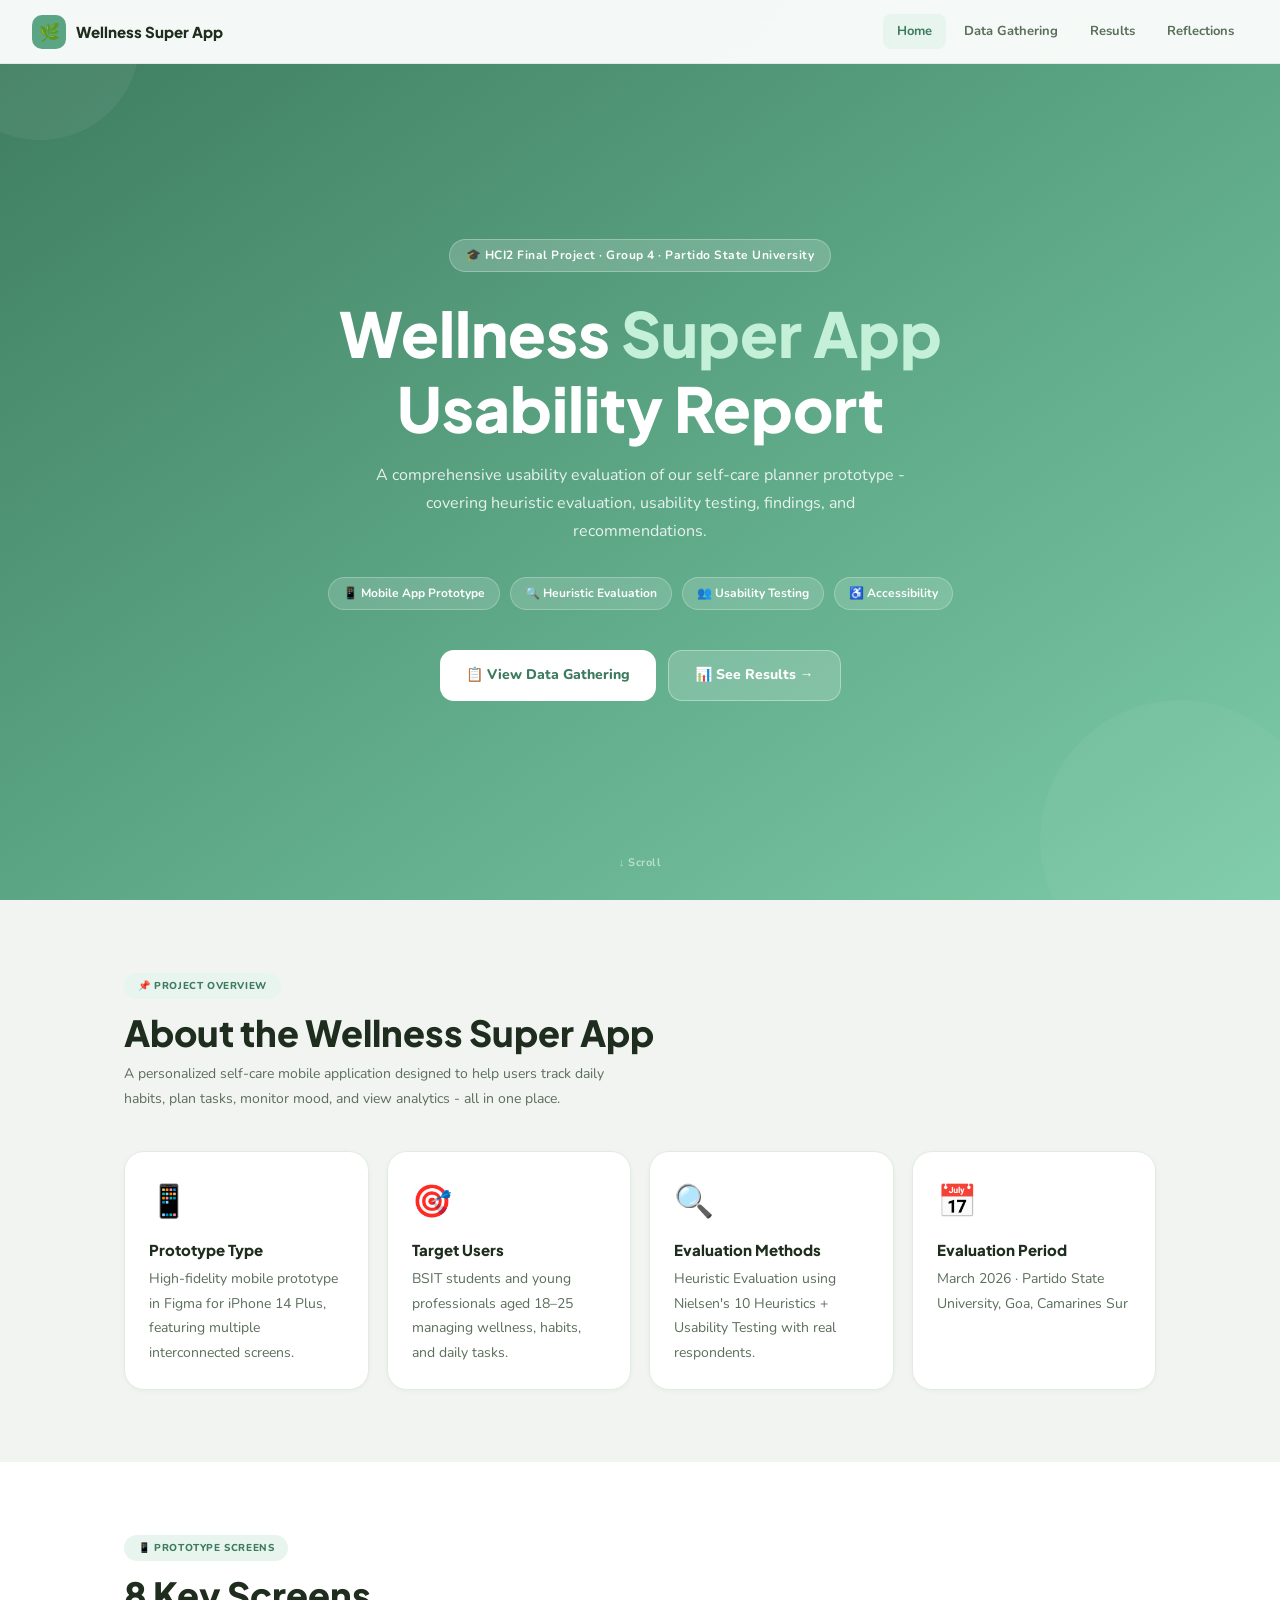
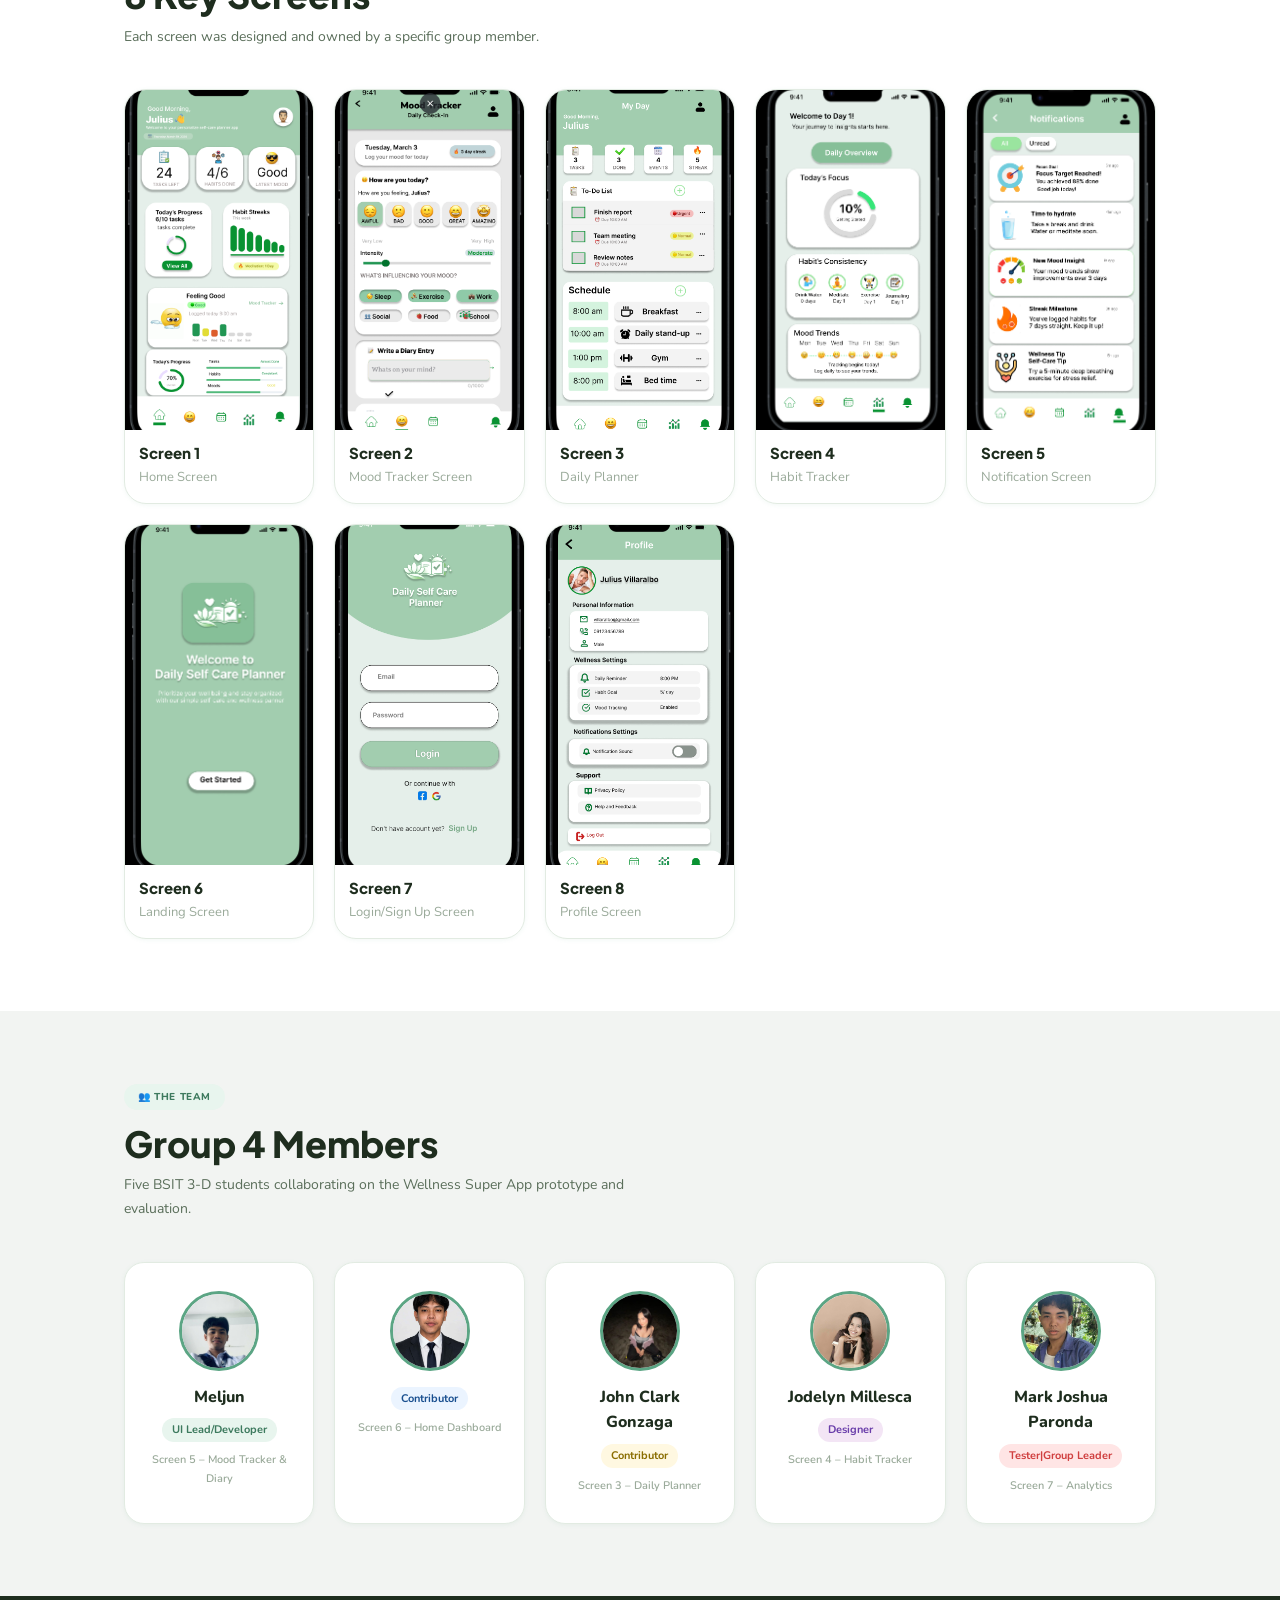
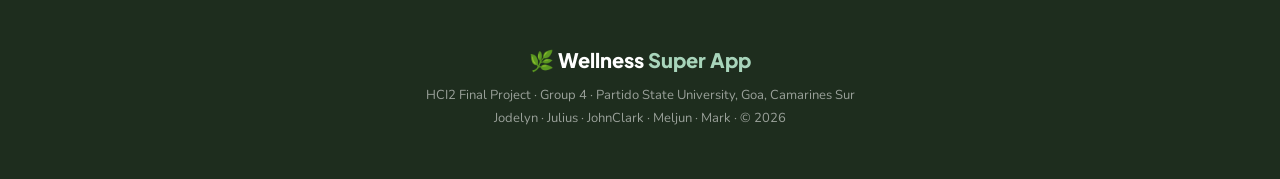
==== commit a1f8f8c0: "Finalize The web" ====
--- a/index.html
+++ b/index.html
@@ -149,50 +149,51 @@
     <div class="container">
       <span class="sec-badge">👥 The Team</span>
       <h2 class="sec-title">Group 4 Members</h2>
-      <p class="sec-sub">Five BSIT students collaborating on the Wellness Super App prototype and evaluation.</p>
+      <p class="sec-sub">Five BSIT 3-D students collaborating on the Wellness Super App prototype and evaluation.</p>
 
       <div class="team-grid">
 
         <div class="member-card animate-on-scroll">
           <div class="member-card__avatar">
-  <img src="images/meljun.jpg" alt="Jodelyn">
-</div>
-          <div class="member-card__name">Jodelyn</div>
-          <span class="member-card__role">UI Lead</span>
+  <img src="images/Meljun.jpg" alt="Meljun">
+</div>
+          <div class="member-card__name">Meljun</div>
+          <span class="member-card__role">UI Lead/Developer</span>
           <p class="member-card__screen">Screen 5 – Mood Tracker & Diary</p>
         </div>
 
         <div class="member-card animate-on-scroll">
          <div class="member-card__avatar">
-  <img src="images/meljun.jpg" alt="Julius">
-</div>
-          <span class="member-card__role" style="background:var(--blue-light);color:#1a5090;">Developer</span>
+  <img src="images/Julius.jpg" alt="Julius">
+</div>
+          <span class="member-card__role" style="background:var(--blue-light);color:#1a5090;">Contributor</span>
           <p class="member-card__screen">Screen 6 – Home Dashboard</p>
         </div>
 
         <div class="member-card animate-on-scroll">
          <div class="member-card__avatar">
-  <img src="images/meljun.jpg" alt="Celes">
-</div>
-          <div class="member-card__name">Celes</div>
-          <span class="member-card__role" style="background:var(--yellow-light);color:#8a6d00;">Researcher</span>
+  <img src="images/celes.jpg" alt="Celes">
+</div>
+          <div class="member-card__name">John Clark Gonzaga</div>
+          <span class="member-card__role" style="background:var(--yellow-light);color:#8a6d00;">Contributor</span>
           <p class="member-card__screen">Screen 3 – Daily Planner</p>
         </div>
 
         <div class="member-card animate-on-scroll">
           <div class="member-card__avatar">
-  <img src="images/meljun.jpg" alt="Meljun">
-</div>
-          <div class="member-card__name">Meljun</div>
+  <img src="images/Jodelyn.jpg" alt="Jodelyn">
+</div>
+          <div class="member-card__name">Jodelyn Millesca</div>
           <span class="member-card__role" style="background:var(--purple-light);color:#6a3eaa;">Designer</span>
           <p class="member-card__screen">Screen 4 – Habit Tracker</p>
         </div>
 
         <div class="member-card animate-on-scroll">
           <div class="member-card__avatar">
-  <img src="images/meljun.jpg" alt="Mark">
-</div>
-          <span class="member-card__role" style="background:var(--red-light);color:var(--red);">Tester</span>
+  <img src="images/Paronda.jpg" alt="Mark">
+</div>
+          <div class="member-card__name">Mark Joshua Paronda</div>
+          <span class="member-card__role" style="background:var(--red-light);color:var(--red);">Tester|Group Leader</span>
           <p class="member-card__screen">Screen 7 – Analytics</p>
         </div>
 
